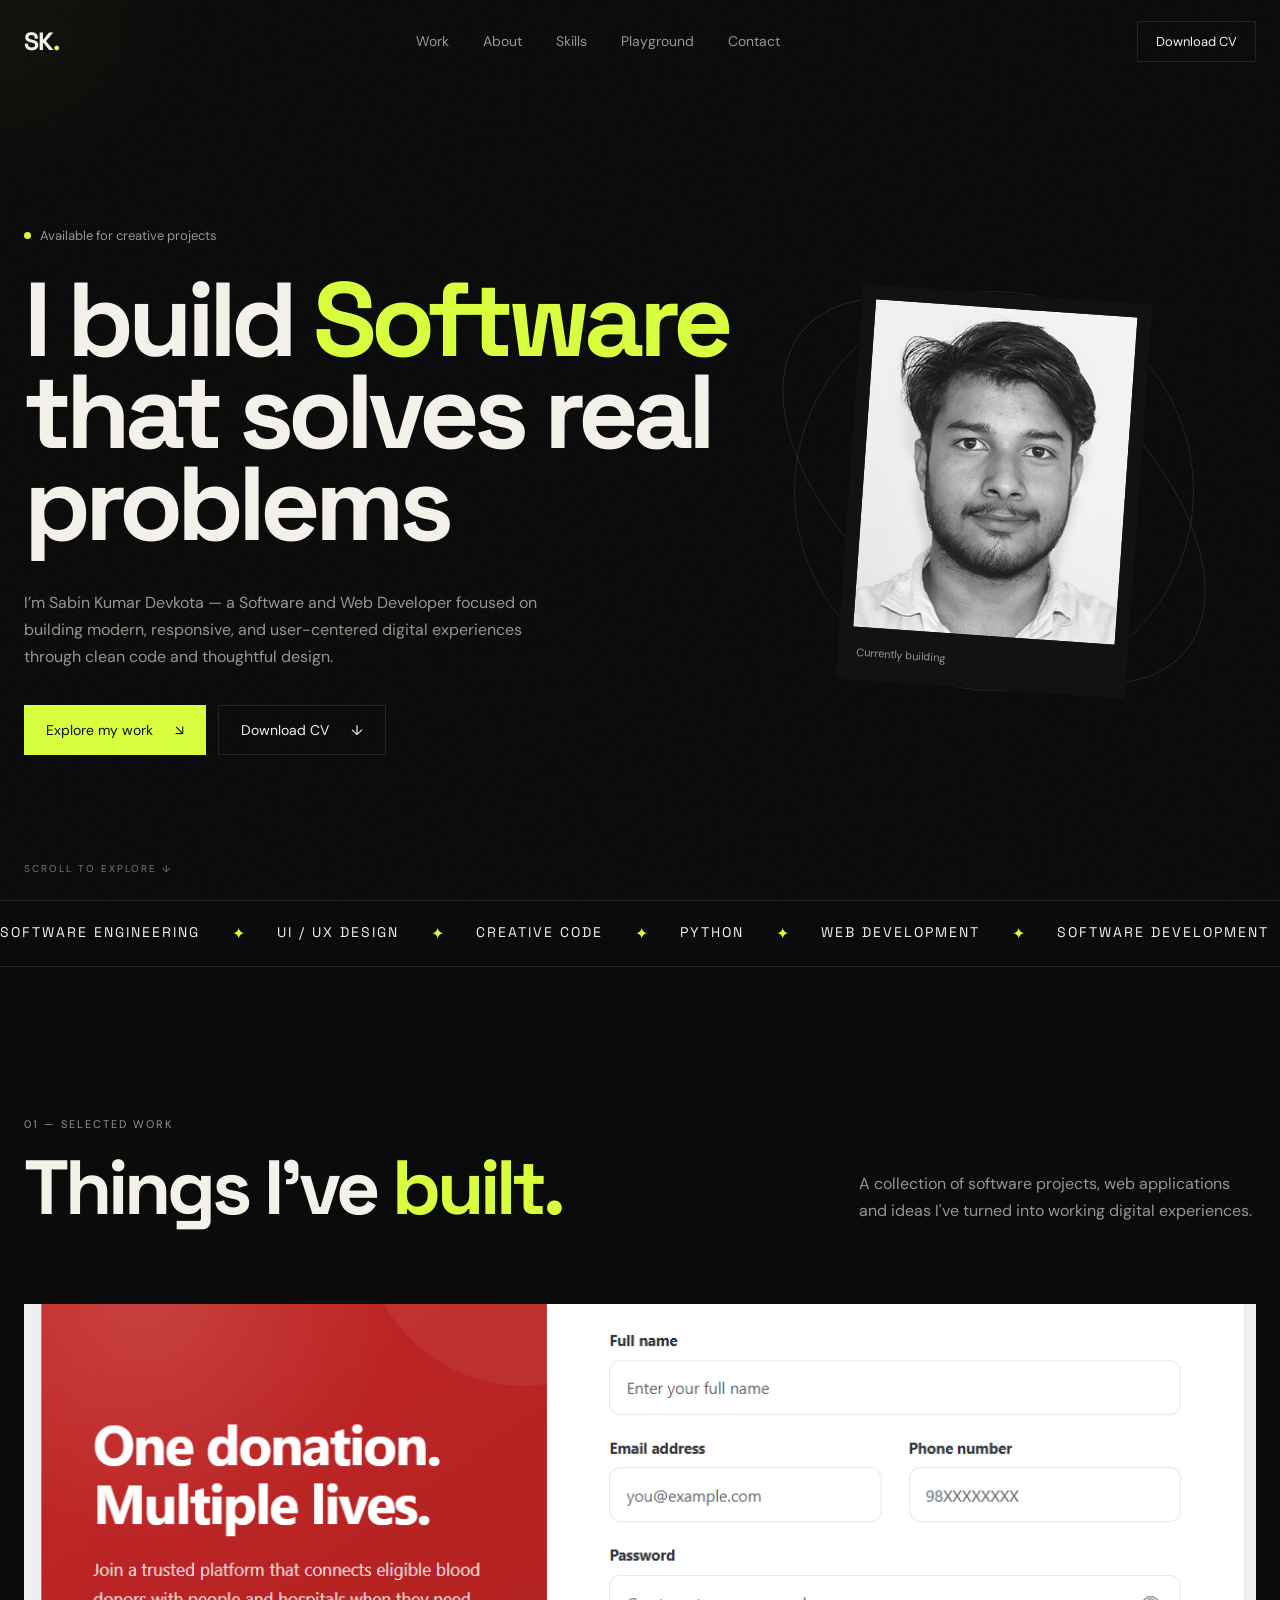
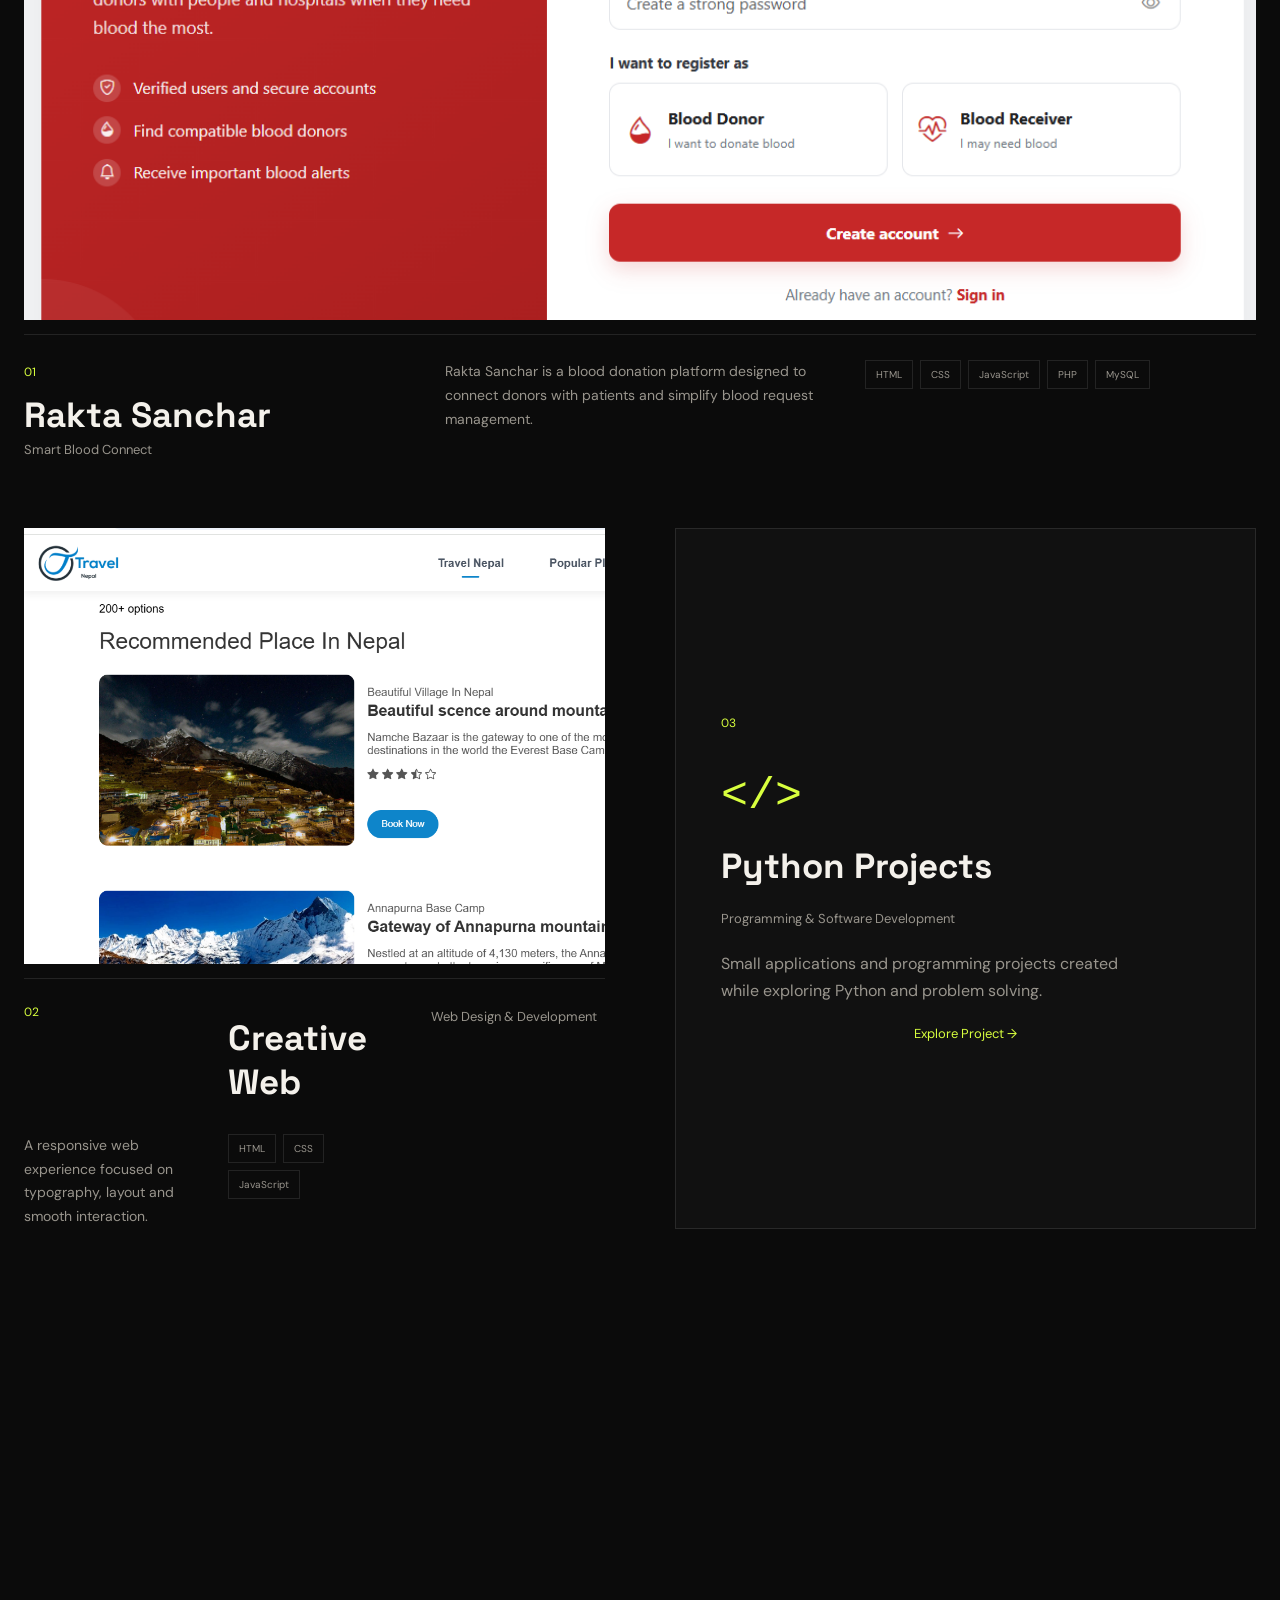
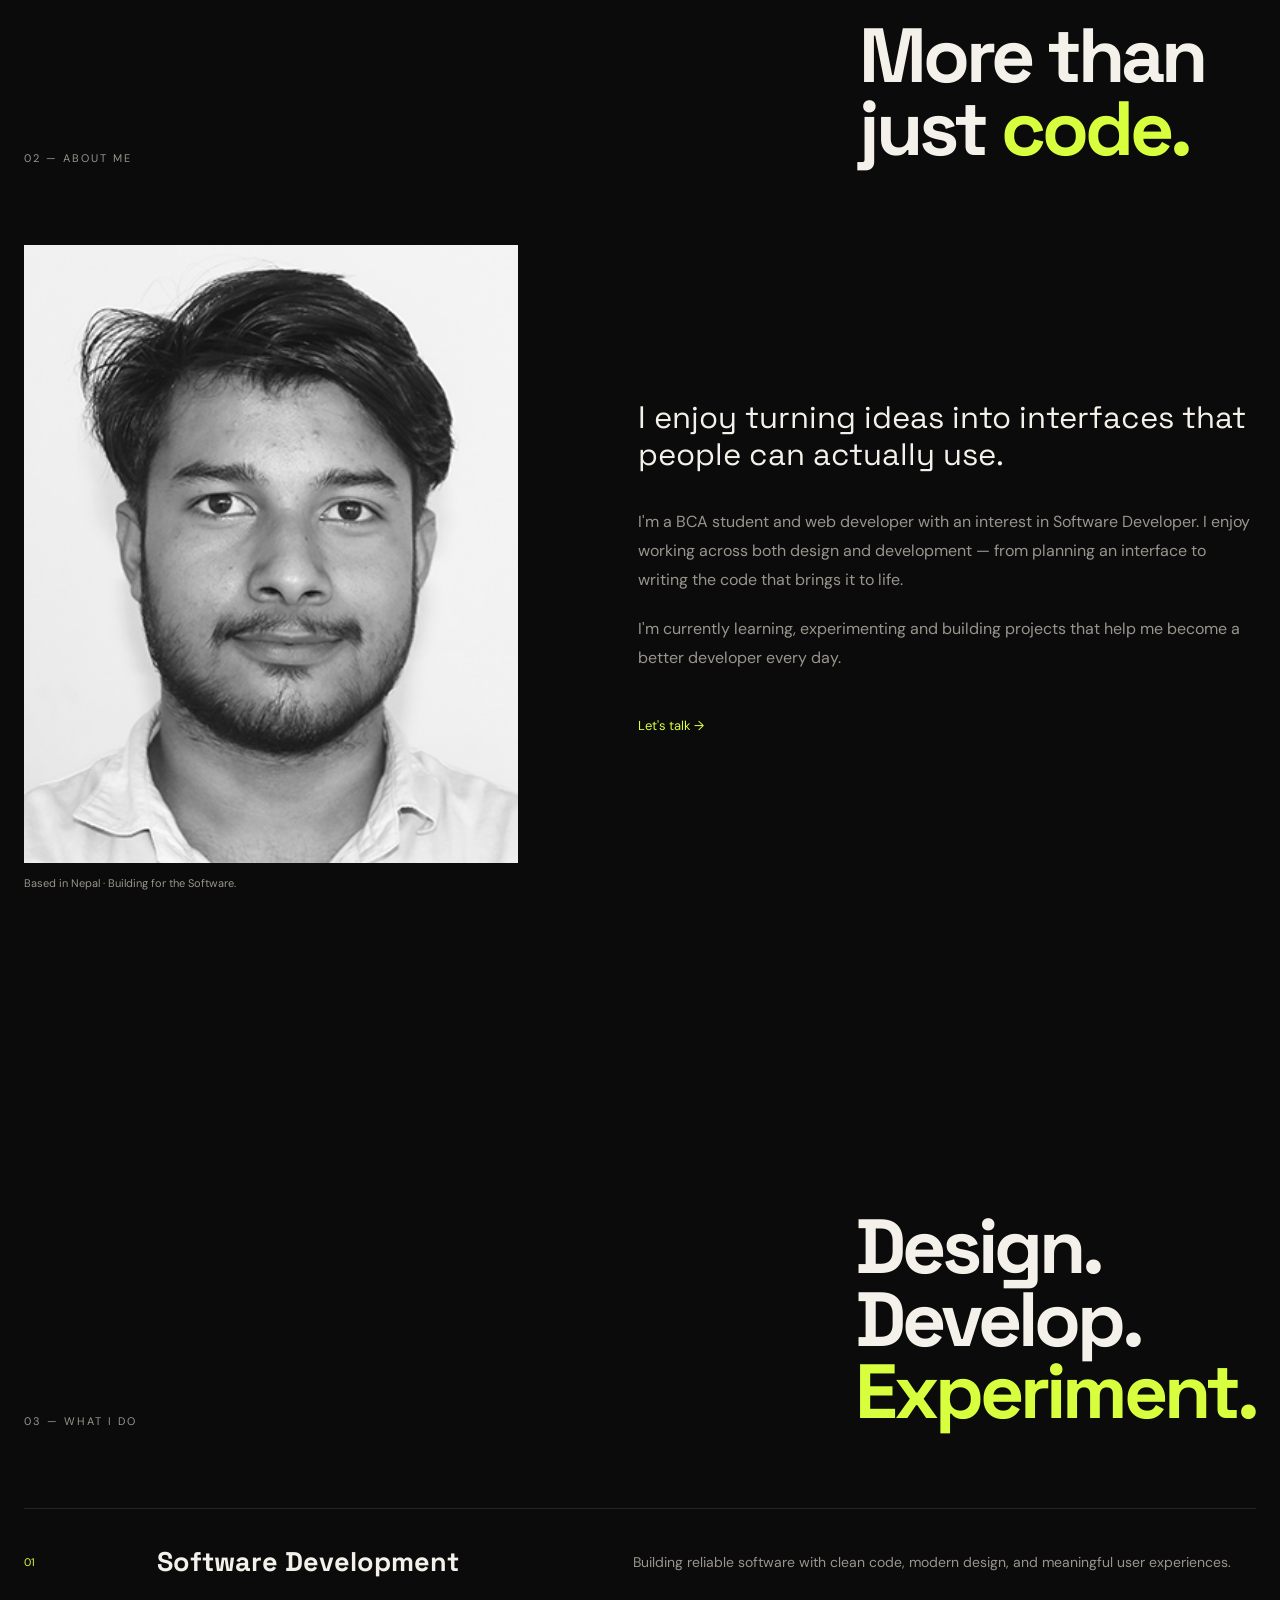
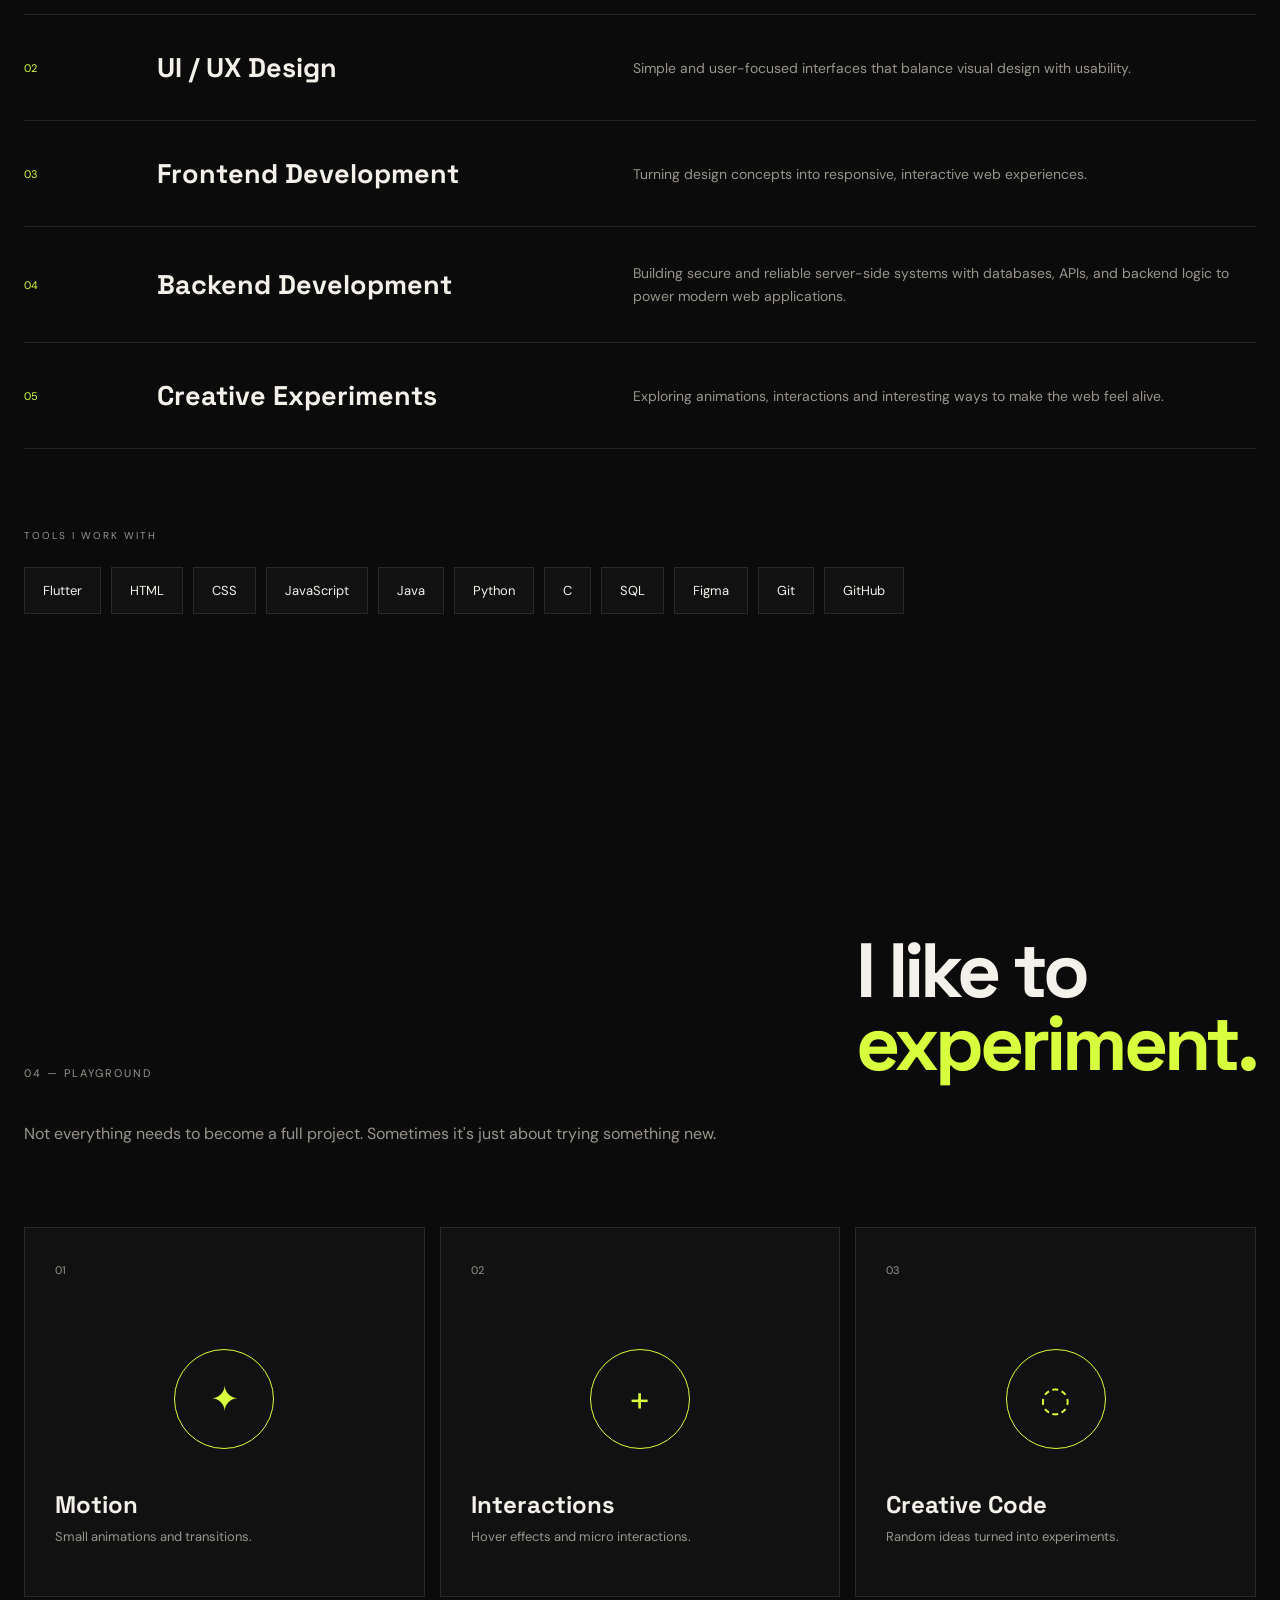
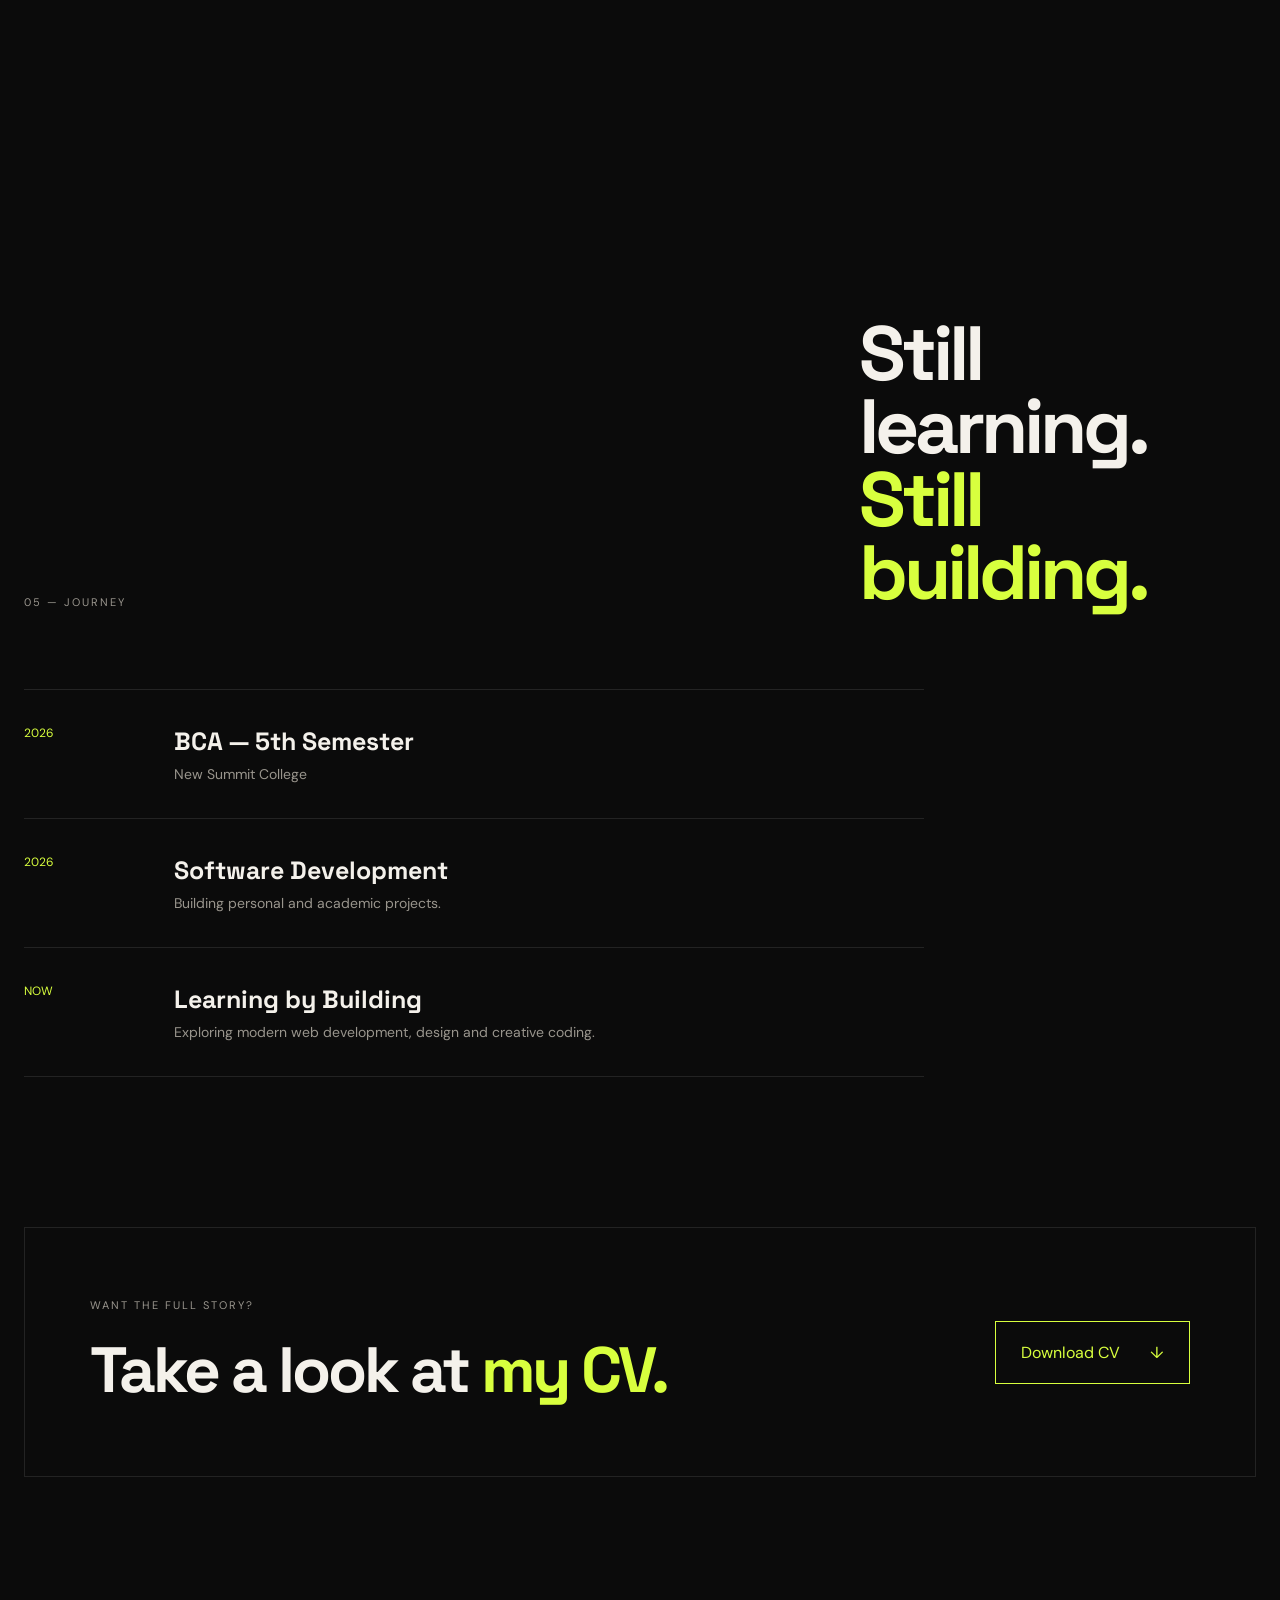
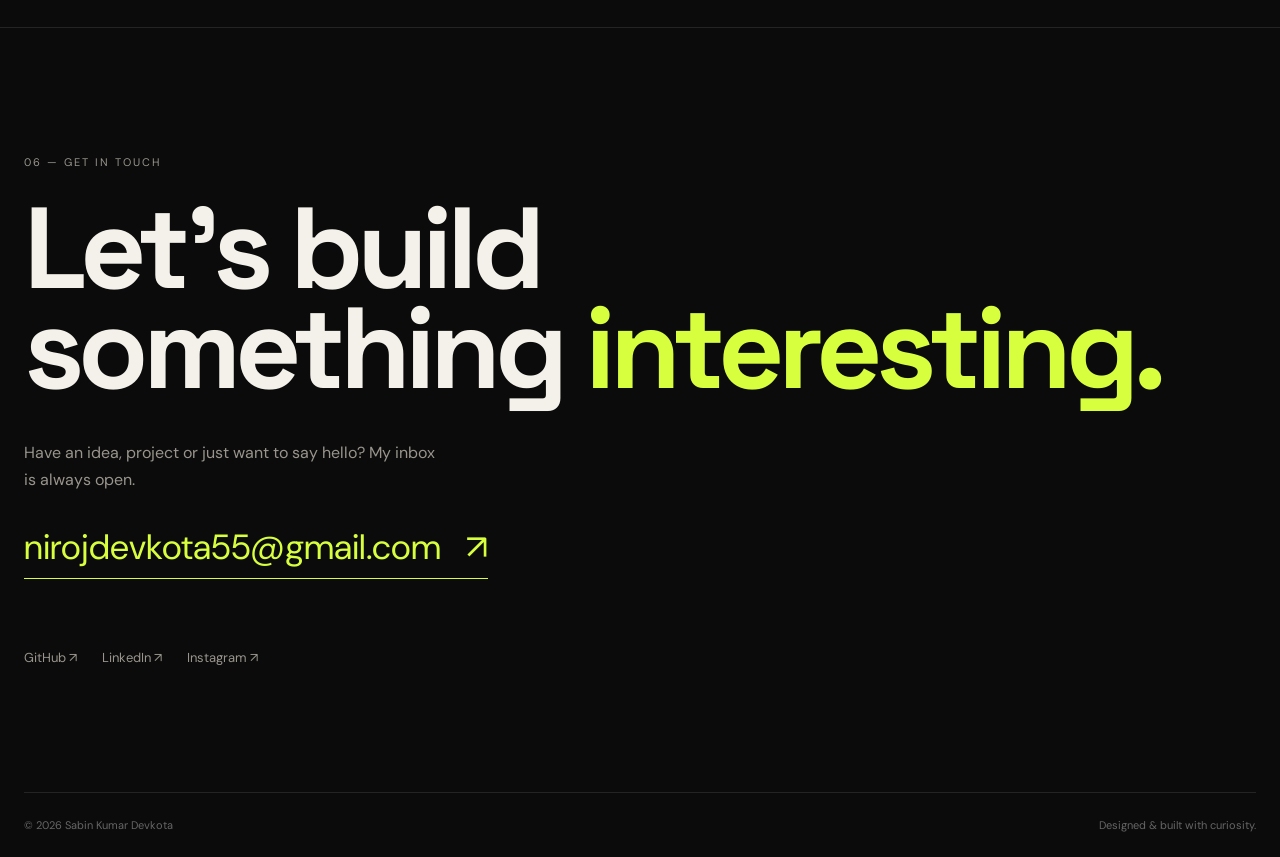
==== index.html @ 9d3ebe7d "Update image paths to use relative URLs" ====
<!DOCTYPE html>
<html lang="en">

<head>
    <meta charset="UTF-8">
    <meta name="viewport" content="width=device-width, initial-scale=1.0">

    <title>Sabin Kumar Devkota | Developer & Designer</title>

    <meta name="description" content="Portfolio of Sabin Kumar Devkota — Web Developer and UI/UX Designer.">

    <link rel="preconnect" href="https://fonts.googleapis.com">
    <link rel="preconnect" href="https://fonts.gstatic.com" crossorigin>

    <link
        href="https://fonts.googleapis.com/css2?family=DM+Sans:wght@400;500;600;700&family=Space+Grotesk:wght@400;500;600;700&display=swap"
        rel="stylesheet">

    <link rel="stylesheet" href="style.css">
</head>


<body>

    <!-- Background -->
    <div class="noise"></div>
    <div class="cursor-glow"></div>

    <!-- NAVBAR -->
    <header class="navbar">

        <a href="#home" class="logo">
            SK<span>.</span>
        </a>

        <nav class="nav-links" id="navLinks">
            <a href="#work">Work</a>
            <a href="#about">About</a>
            <a href="#skills">Skills</a>
            <a href="#playground">Playground</a>
            <a href="#contact">Contact</a>
        </nav>

       <a href="./cv.pdf" download class="nav-cv">
            Download CV
        </a>

        <button class="menu-btn" id="menuBtn" aria-label="Open menu">
            <span></span>
            <span></span>
        </button>

    </header>


    <!-- HERO -->
    <main>

        <section class="hero" id="home">

            <div class="hero-content reveal">

                <p class="eyebrow">
                    <span class="status-dot"></span>
                    Available for creative projects
                </p>

                <h1>
                    I build
                    <span>Software</span>
                    that solves real problems
                </h1>

                <p class="hero-description">
                    I’m Sabin Kumar Devkota — a Software and Web Developer focused
                    on building modern, responsive, and user-centered digital
                    experiences through clean code and thoughtful design.

                </p>

                <div class="hero-buttons">

                    <a href="#work" class="btn btn-primary">
                        Explore my work
                        <span>↘</span>
                    </a>

                   <a href="./cv.pdf" download class="btn btn-secondary">
                        Download CV
                        <span>↓</span>
                    </a>    
                    </a>

                </div>

            </div>


            <div class="hero-visual reveal">

                <div class="orbit orbit-one"></div>
                <div class="orbit orbit-two"></div>

                <div class="profile-card">

                    <div class="profile-image">
                        <img src="viber_image_2026-09-26_14-41-40-915.jpg" alt="Sabin Kumar Devkota">
                    </div>

                    <div class="profile-info">
                        <span>Currently building</span>
                        <strong></strong>
                    </div>

                </div>

            </div>

            <div class="scroll-text">
                SCROLL TO EXPLORE ↓
            </div>

        </section>


        <!-- MARQUEE -->
        <div class="marquee">

            <div class="marquee-track">

                <span>SOFTWARE ENGINEERING</span>
                <i>✦</i>

                <span>UI / UX DESIGN</span>
                <i>✦</i>

                <span>CREATIVE CODE</span>
                <i>✦</i>

                <span>PYTHON</span>
                <i>✦</i>

                <span>WEB DEVELOPMENT</span>
                <i>✦</i>

                <span>SOFTWARE DEVELOPMENT</span>
                <i>✦</i>

            </div>

        </div>


        <!-- WORK -->
        <!-- WORK -->
        <section class="section work-section" id="work">

            <div class="section-heading reveal">

                <div>
                    <p class="section-number">01 — SELECTED WORK</p>

                    <h2>
                        Things I've
                        <em>built.</em>
                    </h2>
                </div>

                <p class="heading-description">
                    A collection of software projects, web applications
                    and ideas I've turned into working digital experiences.
                </p>

            </div>


            <!-- PROJECT 1 -->
            <article class="project project-large reveal">

                <div class="project-image">

                   <img src="Screenshot%202026-09-26%20142356.png" alt="Rakta Sanchar">

                    <div class="project-overlay">

                        <button class="explore-project" onclick="openProject(
                        'Rakta Sanchar',
                        'Smart Blood Connect',
                        'A blood donation platform designed to connect donors with patients and make blood requests easier to manage.',
                        'c:./Screenshot 2026-09-26 142356.png',
                        ['HTML','CSS','Bootstrap','JavaScript','PHP','MySQL']
                    )">

                            Explore Project ↗

                        </button>

                    </div>

                </div>


                <div class="project-details">

                    <div>

                        <span class="project-number">01</span>

                        <h3>Rakta Sanchar</h3>

                        <p class="project-type">
                            Smart Blood Connect
                        </p>

                    </div>

                    <p class="project-description">
                        Rakta Sanchar is a blood donation platform designed
                        to connect donors with patients and simplify blood
                        request management.
                    </p>

                    <div class="tech-list">

                        <span>HTML</span>
                        <span>CSS</span>
                        <span>JavaScript</span>
                        <span>PHP</span>
                        <span>MySQL</span>

                    </div>

                </div>

            </article>


            <!-- PROJECT GRID -->
            <div class="project-grid">


                <!-- PROJECT 2 -->
                <article class="project reveal">

                    <div class="project-image small">

                       <img src="Screenshot%202026-09-26%20142048.png" alt="Creative Web">

                        <div class="project-overlay">

                            <button class="explore-project" onclick="openProject(
                            'Creative Web',
                            'Web Design & Development',
                            'A responsive web experience focused on clean typography, modern layouts and smooth user interaction.',
                            'c:./Screenshot%202026-09-26%20142048.png',
                            ['HTML','CSS','JavaScript','Bootstrap']
                        )">

                                Explore Project ↗

                            </button>

                        </div>

                    </div>


                    <div class="project-details">

                        <span class="project-number">02</span>

                        <h3>Creative Web</h3>

                        <p class="project-type">
                            Web Design & Development
                        </p>

                        <p class="project-description">
                            A responsive web experience focused on
                            typography, layout and smooth interaction.
                        </p>

                        <div class="tech-list">

                            <span>HTML</span>
                            <span>CSS</span>
                            <span>JavaScript</span>

                        </div>

                    </div>

                </article>


                <!-- PROJECT 3 -->
                <article class="project project-simple reveal">

                    <div class="simple-project-content">

                        <span class="project-number">03</span>

                        <div class="project-icon">
                            &lt;/&gt;
                        </div>

                        <h3>Python Projects</h3>

                        <p class="project-type">
                            Programming & Software Development
                        </p>

                        <p>
                            Small applications and programming projects
                            created while exploring Python and
                            problem solving.
                        </p>


                        <button class="text-link project-button" onclick="openProject(
                        'Python Projects',
                        'Programming & Software Development',
                        'A collection of Python programming projects focused on problem solving, algorithms and software development concepts.',
                        'https://images.unsplash.com/photo-1515879218367-8466d910aaa4?auto=format&fit=crop&w=1400&q=80',
                        ['Python','OOP','Algorithms','Problem Solving']
                    )">

                            Explore Project →

                        </button>

                    </div>

                </article>

            </div>

        </section>

        <!-- ABOUT -->
        <section class="section about-section" id="about">

            <div class="section-heading reveal">

                <p class="section-number">02 — ABOUT ME</p>

                <h2>
                    More than just
                    <em>code.</em>
                </h2>

            </div>


            <div class="about-grid">

                <div class="about-photo reveal">

                <img src="./viber_image_2026-09-26_14-41-40-915.jpg"
                 alt="Sabin Kumar Devkota">

            <span class="photo-caption">
                Based in Nepal · Building for the Software.
                </span>

                </div>


                <div class="about-content reveal">

                    <p class="big-text">
                        I enjoy turning ideas into interfaces
                        that people can actually use.
                    </p>

                    <p>
                        I'm a BCA student and web developer with
                        an interest in Software Developer. I enjoy working
                        across both design and development — from
                        planning an interface to writing the code
                        that brings it to life.
                    </p>

                    <p>
                        I'm currently learning, experimenting and
                        building projects that help me become a
                        better developer every day.
                    </p>

                    <a href="#contact" class="text-link">
                        Let's talk →
                    </a>

                </div>

            </div>

        </section>


        <!-- WHAT I DO -->
        <section class="section services-section" id="skills">

            <div class="section-heading reveal">

                <p class="section-number">03 — WHAT I DO</p>

                <h2>
                    Design.
                    Develop.
                    <em>Experiment.</em>
                </h2>

            </div>


            <div class="services-grid">

                <div class="service reveal">

                    <span>01</span>

                    <h3>Software Development</h3>

                    <p>
                        Building reliable software with clean code,
                        modern design, and meaningful user experiences.
                    </p>

                </div>


                <div class="service reveal">

                    <span>02</span>

                    <h3>UI / UX Design</h3>

                    <p>
                        Simple and user-focused interfaces that
                        balance visual design with usability.
                    </p>

                </div>


                <div class="service reveal">

                    <span>03</span>

                    <h3>Frontend Development</h3>

                    <p>
                        Turning design concepts into responsive,
                        interactive web experiences.
                    </p>

                </div>

                <div class="service reveal">

                    <span>04</span>

                    <h3>Backend Development</h3>

                    <p>
                        Building secure and reliable server-side systems with databases, APIs, and backend logic to
                        power modern web applications.
                    </p>

                </div>


                <div class="service reveal">

                    <span>05</span>

                    <h3>Creative Experiments</h3>

                    <p>
                        Exploring animations, interactions and
                        interesting ways to make the web feel alive.
                    </p>

                </div>

            </div>


            <!-- TECH -->
            <div class="tech-stack reveal">

                <p>TOOLS I WORK WITH</p>

                <div class="tech-items">

                    <span>Flutter</span>
                    <span>HTML</span>
                    <span>CSS</span>
                    <span>JavaScript</span>
                    <span>Java</span>
                    <span>Python</span>
                    <span>C</span>
                    <span>SQL</span>
                    <span>Figma</span>
                    <span>Git</span>
                    <span>GitHub</span>

                </div>

            </div>

        </section>


        <!-- PLAYGROUND -->
        <section class="section playground-section" id="playground">

            <div class="section-heading reveal">

                <p class="section-number">04 — PLAYGROUND</p>

                <h2>
                    I like to
                    <em>experiment.</em>
                </h2>

                <p class="heading-description">
                    Not everything needs to become a full project.
                    Sometimes it's just about trying something new.
                </p>

            </div>


            <div class="playground-grid">

                <div class="experiment reveal">

                    <span>01</span>

                    <div class="experiment-circle">
                        ✦
                    </div>

                    <h3>Motion</h3>

                    <p>
                        Small animations and transitions.
                    </p>

                </div>


                <div class="experiment reveal">

                    <span>02</span>

                    <div class="experiment-circle rotate">
                        +
                    </div>

                    <h3>Interactions</h3>

                    <p>
                        Hover effects and micro interactions.
                    </p>

                </div>


                <div class="experiment reveal">

                    <span>03</span>

                    <div class="experiment-circle pulse">
                        ◌
                    </div>

                    <h3>Creative Code</h3>

                    <p>
                        Random ideas turned into experiments.
                    </p>

                </div>

            </div>

        </section>


        <!-- JOURNEY -->
        <section class="section journey-section">

            <div class="section-heading reveal">

                <p class="section-number">05 — JOURNEY</p>

                <h2>
                    Still learning.
                    <em>Still building.</em>
                </h2>

            </div>


            <div class="timeline">

                <div class="timeline-item reveal">

                    <span class="year">2026</span>

                    <div>
                        <h3>BCA — 5th Semester</h3>
                        <p>
                            New Summit College
                        </p>
                    </div>

                </div>


                <div class="timeline-item reveal">

                    <span class="year">2026</span>

                    <div>
                        <h3>Software Development</h3>
                        <p>
                            Building personal and academic projects.
                        </p>
                    </div>

                </div>


                <div class="timeline-item reveal">

                    <span class="year">NOW</span>

                    <div>
                        <h3>Learning by Building</h3>
                        <p>
                            Exploring modern web development,
                            design and creative coding.
                        </p>
                    </div>

                </div>

            </div>

        </section>


        <!-- CV -->
        <section class="cv-section reveal">

            <div>

                <span class="section-number">
                    WANT THE FULL STORY?
                </span>

                <h2>
                    Take a look at
                    <em>my CV.</em>
                </h2>

            </div>

           <a href="./cv.pdf" download class="big-download">
            Download CV
            <span>↓</span>
            </a>

        </section>


        <!-- CONTACT -->
        <section class="contact-section" id="contact">

            <div class="contact-inner reveal">

                <p class="section-number">
                    06 — GET IN TOUCH
                </p>

                <h2>
                    Let's build
                    <br>
                    something
                    <em>interesting.</em>
                </h2>

                <p class="contact-description">
                    Have an idea, project or just want to say hello?
                    My inbox is always open.
                </p>

                <a href="mailto:your-email@example.com" class="email-link">
                    nirojdevkota55@gmail.com
                    <span>↗</span>
                </a>

                <div class="social-links">

                    <a href="https://github.com/Sabin-devkota8" target="_blank">GitHub ↗</a>
                    <a href="https://www.linkedin.com/in/sabin-k-devkota-a49450301" target="_blank">LinkedIn ↗</a>
                    <a href="https://www.instagram.com/niroj_devkota9?stkn=MW5zNDJ6NWgxMzQ1NQ==" target="_blank">Instagram ↗</a>

                </div>

            </div>

        </section>

    </main>
    <!-- PROJECT MODAL -->

    <div class="project-modal" id="projectModal">

        <div class="project-modal-box">

            <button class="modal-close" onclick="closeProject()">
                ×
            </button>


            <div class="modal-image">

                <img id="modalImage" src="" alt="Project Screenshot">

            </div>


            <div class="modal-content">

                <span class="modal-label">
                    PROJECT DETAILS
                </span>

                <h2 id="modalTitle">
                    Project Title
                </h2>

                <p class="modal-type" id="modalType">
                    Project Type
                </p>

                <p class="modal-description" id="modalDescription">
                    Project description
                </p>


                <div>

                    <span class="modal-tech-title">
                        TECHNOLOGIES
                    </span>

                    <div class="modal-tech-list" id="modalTech">
                    </div>

                </div>

            </div>

        </div>

    </div>



    <!-- FOOTER -->
    <footer>

        <span>
            © 2026 Sabin Kumar Devkota
        </span>

        <span>
            Designed & built with curiosity.
        </span>

    </footer>


    <button id="topBtn" class="top-btn">
        ↑
    </button>


    <script src="script.js"></script>
 

</body>

</html>
---- style.css ----
:root {
    --bg: #0b0b0b;
    --surface: #111111;
    --surface-light: #171717;
    --text: #f4f1eb;
    --muted: #99958d;
    --line: rgba(255, 255, 255, 0.10);
    --accent: #d8ff3e;
    --max-width: 1240px;
}

* {
    margin: 0;
    padding: 0;
    box-sizing: border-box;
}

html {
    scroll-behavior: smooth;
}

body {
    background: var(--bg);
    color: var(--text);
    font-family: "DM Sans", sans-serif;
    overflow-x: hidden;
}

body.menu-open {
    overflow: hidden;
}

a {
    color: inherit;
    text-decoration: none;
}

img {
    width: 100%;
    display: block;
}

button {
    font: inherit;
}


/* NOISE */

.noise {
    position: fixed;
    inset: 0;
    pointer-events: none;
    opacity: 0.035;
    z-index: 100;
    background-image: url("data:image/svg+xml,%3Csvg viewBox='0 0 180 180' xmlns='http://www.w3.org/2000/svg'%3E%3Cfilter id='n'%3E%3CfeTurbulence type='fractalNoise' baseFrequency='.9' numOctaves='4' stitchTiles='stitch'/%3E%3C/filter%3E%3Crect width='100%25' height='100%25' filter='url(%23n)' opacity='.6'/%3E%3C/svg%3E");
}


/* CURSOR */

.cursor-glow {
    position: fixed;
    width: 260px;
    height: 260px;
    border-radius: 50%;
    background: rgba(216, 255, 62, 0.035);
    filter: blur(60px);
    pointer-events: none;
    transform: translate(-50%, -50%);
    z-index: 0;
}


/* NAVBAR */

.navbar {
    height: 82px;
    width: min(100% - 48px, var(--max-width));
    margin: auto;

    display: flex;
    align-items: center;
    justify-content: space-between;

    position: relative;
    z-index: 50;
}

.logo {
    font-family: "Space Grotesk", sans-serif;
    font-size: 25px;
    font-weight: 700;
    letter-spacing: -1px;
}

.logo span {
    color: var(--accent);
}

.nav-links {
    display: flex;
    gap: 34px;
}

.nav-links a {
    color: var(--muted);
    font-size: 14px;
    transition: 0.3s;
}

.nav-links a:hover {
    color: var(--text);
}

.nav-cv {
    border: 1px solid var(--line);
    padding: 11px 18px;
    font-size: 13px;
    transition: 0.3s;
}

.nav-cv:hover {
    background: var(--accent);
    color: #111;
}

.menu-btn {
    display: none;
    background: none;
    border: 0;
    cursor: pointer;
}

.menu-btn span {
    display: block;
    width: 25px;
    height: 1px;
    background: white;
    margin: 6px;
}


/* HERO */

.hero {
    width: min(100% - 48px, var(--max-width));
    min-height: calc(100vh - 82px);
    margin: auto;

    display: grid;
    grid-template-columns: 1.15fr 0.85fr;
    align-items: center;

    position: relative;
}

.hero-content {
    max-width: 760px;
    position: relative;
    z-index: 2;
}

.eyebrow {
    color: var(--muted);
    font-size: 13px;
    margin-bottom: 30px;
    display: flex;
    align-items: center;
    gap: 9px;
}

.status-dot {
    width: 7px;
    height: 7px;
    background: var(--accent);
    border-radius: 50%;
    animation: blink 2s infinite;
}

@keyframes blink {
    50% {
        opacity: 0.3;
    }
}

.hero h1 {
    font-family: "Space Grotesk", sans-serif;
    font-size: clamp(65px, 8.2vw, 125px);
    line-height: 0.88;
    letter-spacing: -6px;
    max-width: 850px;
}

.hero h1 span {
    color: var(--accent);
}

.hero-description {
    max-width: 520px;
    margin-top: 38px;
    color: var(--muted);
    line-height: 1.7;
    font-size: 16px;
}

.hero-buttons {
    display: flex;
    gap: 12px;
    margin-top: 35px;
}

.btn {
    padding: 15px 22px;
    display: inline-flex;
    align-items: center;
    gap: 22px;
    font-size: 14px;
    transition: 0.35s;
}

.btn-primary {
    background: var(--accent);
    color: #111;
}

.btn-primary:hover {
    transform: translateY(-4px);
}

.btn-secondary {
    border: 1px solid var(--line);
}

.btn-secondary:hover {
    border-color: white;
}

.hero-visual {
    height: 480px;
    position: relative;
    display: flex;
    justify-content: center;
    align-items: center;
}

.profile-card {
    width: 290px;
    background: var(--surface);
    padding: 14px;
    transform: rotate(4deg);
    transition: 0.5s;
    position: relative;
    z-index: 2;
}

.profile-card:hover {
    transform: rotate(0deg) translateY(-10px);
}

.profile-image {
    aspect-ratio: 4/5;
    overflow: hidden;
}

.profile-image img {
    height: 100%;
    object-fit: cover;
    filter: grayscale(100%);
    transition: 0.5s;
}

.profile-card:hover img {
    filter: grayscale(0);
}

.profile-info {
    padding: 18px 5px 7px;
    display: flex;
    justify-content: space-between;
}

.profile-info span {
    color: var(--muted);
    font-size: 11px;
}

.profile-info strong {
    font-size: 12px;
}

.orbit {
    position: absolute;
    border: 1px solid var(--line);
    border-radius: 50%;
}

.orbit-one {
    width: 400px;
    height: 400px;
    animation: orbit 18s linear infinite;
}

.orbit-two {
    width: 500px;
    height: 280px;
    transform: rotate(40deg);
}

@keyframes orbit {
    to {
        transform: rotate(360deg);
    }
}

.scroll-text {
    position: absolute;
    bottom: 25px;
    left: 0;
    color: #777;
    font-size: 10px;
    letter-spacing: 2px;
}


/* MARQUEE */

.marquee {
    border-top: 1px solid var(--line);
    border-bottom: 1px solid var(--line);
    overflow: hidden;
}

.marquee-track {
    display: flex;
    gap: 32px;
    width: max-content;
    padding: 22px 0;
    animation: marquee 25s linear infinite;
}

.marquee span {
    font-family: "Space Grotesk";
    font-size: 14px;
    letter-spacing: 2px;
}

.marquee i {
    color: var(--accent);
    font-style: normal;
}

@keyframes marquee {
    to {
        transform: translateX(-50%);
    }
}


/* SECTIONS */

.section {
    width: min(100% - 48px, var(--max-width));
    margin: auto;
    padding: 150px 0;
}

.section-heading {
    display: grid;
    grid-template-columns: 1fr 0.5fr;
    gap: 40px;
    align-items: end;
    margin-bottom: 80px;
}

.section-number {
    color: var(--muted);
    font-size: 11px;
    letter-spacing: 2px;
}

.section-heading h2 {
    font-family: "Space Grotesk";
    font-size: clamp(50px, 6vw, 85px);
    letter-spacing: -4px;
    line-height: 0.95;
    margin-top: 20px;
}

.section-heading em,
.cv-section em,
.contact-section em {
    color: var(--accent);
    font-style: normal;
}

.heading-description {
    color: var(--muted);
    line-height: 1.7;
}


/* PROJECT */

.project {
    margin-bottom: 70px;
}

.project-image {
    position: relative;
    overflow: hidden;
    background: var(--surface);
}

.project-image img {
    aspect-ratio: 16/8;
    object-fit: cover;
    transition: 0.7s cubic-bezier(.2, .7, .2, 1);
}

.project-image.small img {
    aspect-ratio: 4/3;
}

.project:hover img {
    transform: scale(1.04);
}

.project-overlay {
    position: absolute;
    inset: 0;
    background: rgba(0, 0, 0, 0.45);
    display: flex;
    align-items: center;
    justify-content: center;

    opacity: 0;
    transition: 0.4s;
}

.project-overlay span {
    background: var(--accent);
    color: #111;
    padding: 13px 20px;
    font-size: 13px;
    transform: translateY(20px);
    transition: 0.4s;
}

.project:hover .project-overlay {
    opacity: 1;
}

.project:hover .project-overlay span {
    transform: translateY(0);
}

.project-details {
    display: grid;
    grid-template-columns: 1fr 1fr 1fr;
    gap: 30px;
    padding-top: 25px;
    border-top: 1px solid var(--line);
    margin-top: 14px;
}

.project-number {
    color: var(--accent);
    font-size: 12px;
}

.project h3 {
    font-family: "Space Grotesk";
    font-size: 35px;
    margin-top: 12px;
}

.project-type {
    color: var(--muted);
    font-size: 13px;
    margin-top: 4px;
}

.project-description {
    color: var(--muted);
    line-height: 1.7;
    font-size: 14px;
}

.tech-list {
    display: flex;
    flex-wrap: wrap;
    gap: 7px;
    align-content: flex-start;
}

.tech-list span {
    border: 1px solid var(--line);
    padding: 7px 10px;
    font-size: 10px;
    color: var(--muted);
}

.project-grid {
    display: grid;
    grid-template-columns: 1fr 1fr;
    gap: 70px;
}

.project-simple {
    border: 1px solid var(--line);
    min-height: 500px;
    padding: 45px;
    background: var(--surface);
}

.simple-project-content {
    height: 100%;
    display: flex;
    flex-direction: column;
    justify-content: center;
}

.project-icon {
    font-family: monospace;
    color: var(--accent);
    font-size: 45px;
    margin: 40px 0 10px;
}

.project-simple p {
    color: var(--muted);
    line-height: 1.7;
    margin-top: 20px;
    max-width: 400px;
}

.text-link {
    display: inline-block;
    margin-top: 25px;
    color: var(--accent);
    font-size: 13px;
}


/* ABOUT */

.about-grid {
    display: grid;
    grid-template-columns: 0.8fr 1fr;
    gap: 120px;
    align-items: center;
}

.about-photo {
    position: relative;
}

.about-photo img {
    aspect-ratio: 4/5;
    object-fit: cover;
    filter: grayscale(100%);
}

.photo-caption {
    display: block;
    color: var(--muted);
    font-size: 11px;
    margin-top: 13px;
}

.about-content {
    max-width: 620px;
}

.big-text {
    font-family: "Space Grotesk";
    font-size: 31px;
    line-height: 1.2;
    margin-bottom: 35px;
}

.about-content p:not(.big-text) {
    color: var(--muted);
    line-height: 1.8;
    margin-bottom: 20px;
}


/* SERVICES */

.services-grid {
    border-top: 1px solid var(--line);
}

.service {
    display: grid;
    grid-template-columns: 0.15fr 0.7fr 1fr;
    gap: 40px;
    padding: 35px 0;
    border-bottom: 1px solid var(--line);
    align-items: center;
    transition: 0.3s;
}

.service:hover {
    padding-left: 15px;
}

.service>span {
    color: var(--accent);
    font-size: 11px;
}

.service h3 {
    font-family: "Space Grotesk";
    font-size: 27px;
}

.service p {
    color: var(--muted);
    line-height: 1.6;
    font-size: 14px;
}

.tech-stack {
    margin-top: 80px;
}

.tech-stack>p {
    color: var(--muted);
    font-size: 10px;
    letter-spacing: 2px;
    margin-bottom: 25px;
}

.tech-items {
    display: flex;
    flex-wrap: wrap;
    gap: 10px;
}

.tech-items span {
    padding: 14px 18px;
    background: var(--surface);
    border: 1px solid var(--line);
    font-size: 13px;
    transition: 0.3s;
}

.tech-items span:hover {
    background: var(--accent);
    color: #111;
    transform: translateY(-3px);
}


/* PLAYGROUND */

.playground-grid {
    display: grid;
    grid-template-columns: repeat(3, 1fr);
    gap: 15px;
}

.experiment {
    min-height: 370px;
    padding: 30px;
    background: var(--surface);
    border: 1px solid var(--line);
    position: relative;
    overflow: hidden;
}

.experiment>span {
    color: var(--muted);
    font-size: 11px;
}

.experiment-circle {
    width: 100px;
    height: 100px;
    border: 1px solid var(--accent);
    border-radius: 50%;

    display: flex;
    align-items: center;
    justify-content: center;

    color: var(--accent);
    font-size: 35px;

    margin: 70px auto 40px;
}

.rotate {
    animation: rotate 8s linear infinite;
}

@keyframes rotate {
    to {
        transform: rotate(360deg);
    }
}

.pulse {
    animation: pulse 2s ease-in-out infinite;
}

@keyframes pulse {
    50% {
        transform: scale(1.15);
    }
}

.experiment h3 {
    font-family: "Space Grotesk";
    font-size: 24px;
}

.experiment p {
    color: var(--muted);
    font-size: 13px;
    margin-top: 8px;
}


/* TIMELINE */

.timeline {
    max-width: 900px;
    border-top: 1px solid var(--line);
}

.timeline-item {
    display: grid;
    grid-template-columns: 150px 1fr;
    padding: 35px 0;
    border-bottom: 1px solid var(--line);
}

.year {
    color: var(--accent);
    font-size: 12px;
}

.timeline-item h3 {
    font-family: "Space Grotesk";
    font-size: 25px;
}

.timeline-item p {
    color: var(--muted);
    margin-top: 8px;
    font-size: 14px;
}


/* CV */

.cv-section {
    width: min(100% - 48px, var(--max-width));
    margin: 0 auto 150px;
    padding: 65px;
    border: 1px solid var(--line);

    display: flex;
    justify-content: space-between;
    align-items: center;
    gap: 30px;
}

.cv-section h2 {
    font-family: "Space Grotesk";
    font-size: clamp(40px, 5vw, 65px);
    letter-spacing: -3px;
    margin-top: 15px;
}

.big-download {
    border: 1px solid var(--accent);
    padding: 20px 25px;
    color: var(--accent);
    display: flex;
    gap: 30px;
    transition: 0.3s;
}

.big-download:hover {
    background: var(--accent);
    color: #111;
}


/* CONTACT */

.contact-section {
    min-height: 85vh;
    display: flex;
    align-items: center;

    border-top: 1px solid var(--line);
}

.contact-inner {
    width: min(100% - 48px, var(--max-width));
    margin: auto;
}

.contact-section h2 {
    font-family: "Space Grotesk";
    font-size: clamp(65px, 9vw, 135px);
    line-height: 0.87;
    letter-spacing: -6px;
    margin-top: 30px;
}

.contact-description {
    color: var(--muted);
    margin-top: 40px;
    max-width: 420px;
    line-height: 1.7;
}

.email-link {
    display: inline-flex;
    gap: 25px;
    color: var(--accent);
    font-size: clamp(20px, 3vw, 35px);
    margin-top: 30px;
    border-bottom: 1px solid var(--accent);
    padding-bottom: 8px;
}

.social-links {
    display: flex;
    gap: 25px;
    margin-top: 70px;
}

.social-links a {
    color: var(--muted);
    font-size: 13px;
}

.social-links a:hover {
    color: var(--text);
}


/* FOOTER */

footer {
    width: min(100% - 48px, var(--max-width));
    margin: auto;
    padding: 25px 0;
    border-top: 1px solid var(--line);

    display: flex;
    justify-content: space-between;

    color: #666;
    font-size: 11px;
}


/* TOP BUTTON */

.top-btn {
    position: fixed;
    bottom: 25px;
    right: 25px;

    width: 45px;
    height: 45px;

    border: 1px solid var(--line);
    background: var(--surface);
    color: white;

    cursor: pointer;

    opacity: 0;
    pointer-events: none;

    transition: 0.3s;

    z-index: 20;
}

.top-btn.show {
    opacity: 1;
    pointer-events: auto;
}


/* REVEAL ANIMATION */

.reveal {
    opacity: 0;
    transform: translateY(35px);
    transition:
        opacity 0.8s ease,
        transform 0.8s cubic-bezier(.2, .7, .2, 1);
}

.reveal.visible {
    opacity: 1;
    transform: translateY(0);
}


/* RESPONSIVE */

@media (max-width: 900px) {

    .nav-links {
        position: fixed;
        inset: 0;
        background: var(--bg);

        flex-direction: column;
        align-items: center;
        justify-content: center;

        gap: 30px;

        transform: translateY(-100%);
        transition: 0.5s;

        z-index: -1;
    }

    .nav-links.active {
        transform: translateY(0);
    }

    .nav-links a {
        font-size: 28px;
        color: var(--text);
    }

    .nav-cv {
        display: none;
    }

    .menu-btn {
        display: block;
        z-index: 60;
    }

    .hero {
        grid-template-columns: 1fr;
        padding-top: 60px;
    }

    .hero-visual {
        height: 400px;
    }

    .scroll-text {
        display: none;
    }

    .section-heading {
        grid-template-columns: 1fr;
    }

    .about-grid {
        grid-template-columns: 1fr;
        gap: 60px;
    }

    .about-photo {
        max-width: 500px;
    }

    .project-details {
        grid-template-columns: 1fr 1fr;
    }

    .project-description {
        grid-column: span 2;
    }

    .playground-grid {
        grid-template-columns: 1fr;
    }

    .experiment {
        min-height: 300px;
    }

    .cv-section {
        flex-direction: column;
        align-items: flex-start;
    }
}


@media (max-width: 600px) {

    .navbar,
    .hero,
    .section,
    .cv-section,
    .contact-inner,
    footer {
        width: min(100% - 32px, var(--max-width));
    }

    .navbar {
        height: 70px;
    }

    .hero {
        min-height: calc(100vh - 70px);
        padding-top: 35px;
    }

    .hero h1 {
        font-size: clamp(52px, 16vw, 80px);
        letter-spacing: -4px;
    }

    .hero-description {
        font-size: 14px;
        margin-top: 28px;
    }

    .hero-buttons {
        flex-direction: column;
        align-items: stretch;
    }

    .btn {
        justify-content: space-between;
    }

    .hero-visual {
        height: 350px;
    }

    .profile-card {
        width: 230px;
    }

    .orbit-one {
        width: 300px;
        height: 300px;
    }

    .orbit-two {
        width: 350px;
        height: 200px;
    }

    .section {
        padding: 100px 0;
    }

    .section-heading {
        margin-bottom: 50px;
    }

    .section-heading h2 {
        font-size: 48px;
        letter-spacing: -3px;
    }

    .project-grid {
        grid-template-columns: 1fr;
        gap: 45px;
    }

    .project-details {
        grid-template-columns: 1fr;
        gap: 18px;
    }

    .project-description {
        grid-column: auto;
    }

    .project h3 {
        font-size: 30px;
    }

    .project-simple {
        min-height: 400px;
        padding: 30px;
    }

    .service {
        grid-template-columns: 40px 1fr;
        gap: 15px;
    }

    .service h3 {
        font-size: 22px;
    }

    .service p {
        grid-column: 2;
    }

    .tech-items span {
        padding: 11px 13px;
    }

    .timeline-item {
        grid-template-columns: 70px 1fr;
        gap: 15px;
    }

    .timeline-item h3 {
        font-size: 20px;
    }

    .cv-section {
        padding: 35px 25px;
        margin-bottom: 100px;
    }

    .cv-section h2 {
        font-size: 43px;
    }

    .contact-section {
        min-height: 75vh;
    }

    .contact-section h2 {
        font-size: 60px;
        letter-spacing: -4px;
    }

    .email-link {
        font-size: 18px;
        word-break: break-all;
    }

    .social-links {
        flex-wrap: wrap;
        margin-top: 50px;
    }

    footer {
        flex-direction: column;
        gap: 8px;
    }

    .cursor-glow {
        display: none;
    }

}


/* REDUCED MOTION */

@media (prefers-reduced-motion: reduce) {

    html {
        scroll-behavior: auto;
    }

    *,
    *::before,
    *::after {
        animation-duration: 0.01ms !important;
        transition-duration: 0.01ms !important;
    }

}


/* =========================================
   PROJECT EXPLORE BUTTON
========================================= */

.explore-project {
    display: inline-flex;
    align-items: center;
    justify-content: center;
    gap: 8px;

    padding: 12px 20px;

    border: 1px solid var(--accent);
    border-radius: 50px;

    background: rgba(53, 208, 127, 0.08);
    color: var(--accent);

    font-family: inherit;
    font-size: 14px;
    font-weight: 600;

    cursor: pointer;

    transition: all 0.3s ease;
}

.explore-project:hover {
    background: var(--accent);
    color: #111;
    transform: translateY(-2px);
}

.project-overlay {
    position: absolute;
    inset: 0;

    display: flex;
    align-items: center;
    justify-content: center;

    background: rgba(0, 0, 0, 0.55);

    opacity: 0;
    transition: .3s ease;
}

.project-image:hover .project-overlay {
    opacity: 1;
}


/* =========================================
   PYTHON PROJECT BUTTON
========================================= */

.project-button {
    border: 0;
    background: none;
    font-family: inherit;
    cursor: pointer;
    padding: 0;
    margin-top: 20px;
}


/* =========================================
   PROJECT MODAL
========================================= */

.project-modal {

    position: fixed;

    inset: 0;

    background: rgba(10, 10, 10, 0.82);

    backdrop-filter: blur(10px);

    display: flex;

    align-items: center;

    justify-content: center;

    padding: 30px;

    z-index: 9999;

    opacity: 0;

    visibility: hidden;

    transition: .3s ease;
}


.project-modal.active {

    opacity: 1;

    visibility: visible;

}


/* =========================================
   MODAL BOX
========================================= */

.project-modal-box {

    width: min(1000px, 100%);

    max-height: 90vh;

    overflow-y: auto;

    background: var(--surface, #ffffff);

    border-radius: 24px;

    position: relative;

    transform: translateY(30px) scale(.97);

    transition: .3s ease;

}


.project-modal.active .project-modal-box {

    transform: translateY(0) scale(1);

}


/* =========================================
   CLOSE BUTTON
========================================= */

.modal-close {

    position: absolute;

    right: 20px;

    top: 20px;

    width: 42px;

    height: 42px;

    border-radius: 50%;

    border: 1px solid rgba(255, 255, 255, .3);

    background: rgba(0, 0, 0, .55);

    color: white;

    font-size: 28px;

    line-height: 1;

    cursor: pointer;

    z-index: 5;

}


/* =========================================
   MODAL IMAGE
========================================= */

.modal-image {

    width: 100%;

    background: #111;

    overflow: hidden;

}


.modal-image img {

    width: 100%;

    max-height: 550px;

    display: block;

    object-fit: contain;

}


/* =========================================
   MODAL CONTENT
========================================= */

.modal-content {

    padding: 40px;

}


.modal-label {

    font-size: 12px;

    letter-spacing: 2px;

    opacity: .5;

}


.modal-content h2 {

    font-family: "Space Grotesk", sans-serif;

    font-size: clamp(2rem, 5vw, 4rem);

    margin: 10px 0 5px;

}


.modal-type {

    opacity: .5;

    margin-bottom: 25px;

}


.modal-description {

    max-width: 700px;

    line-height: 1.8;

    opacity: .7;

    margin-bottom: 30px;

}


/* =========================================
   MODAL TECHNOLOGIES
========================================= */

.modal-tech-title {

    font-size: 12px;

    letter-spacing: 1.5px;

    opacity: .5;

}


.modal-tech-list {

    display: flex;

    flex-wrap: wrap;

    gap: 8px;

    margin-top: 12px;

}


.modal-tech-list span {

    padding: 8px 13px;

    border: 1px solid rgba(0, 0, 0, .15);

    border-radius: 50px;

    font-size: 13px;

}


/* =========================================
   MOBILE
========================================= */

@media (max-width: 768px) {

    .project-modal {

        padding: 15px;

    }

    .project-modal-box {

        max-height: 92vh;

        border-radius: 18px;

    }

    .modal-content {

        padding: 25px;

    }

    .modal-image img {

        max-height: 350px;

    }

}
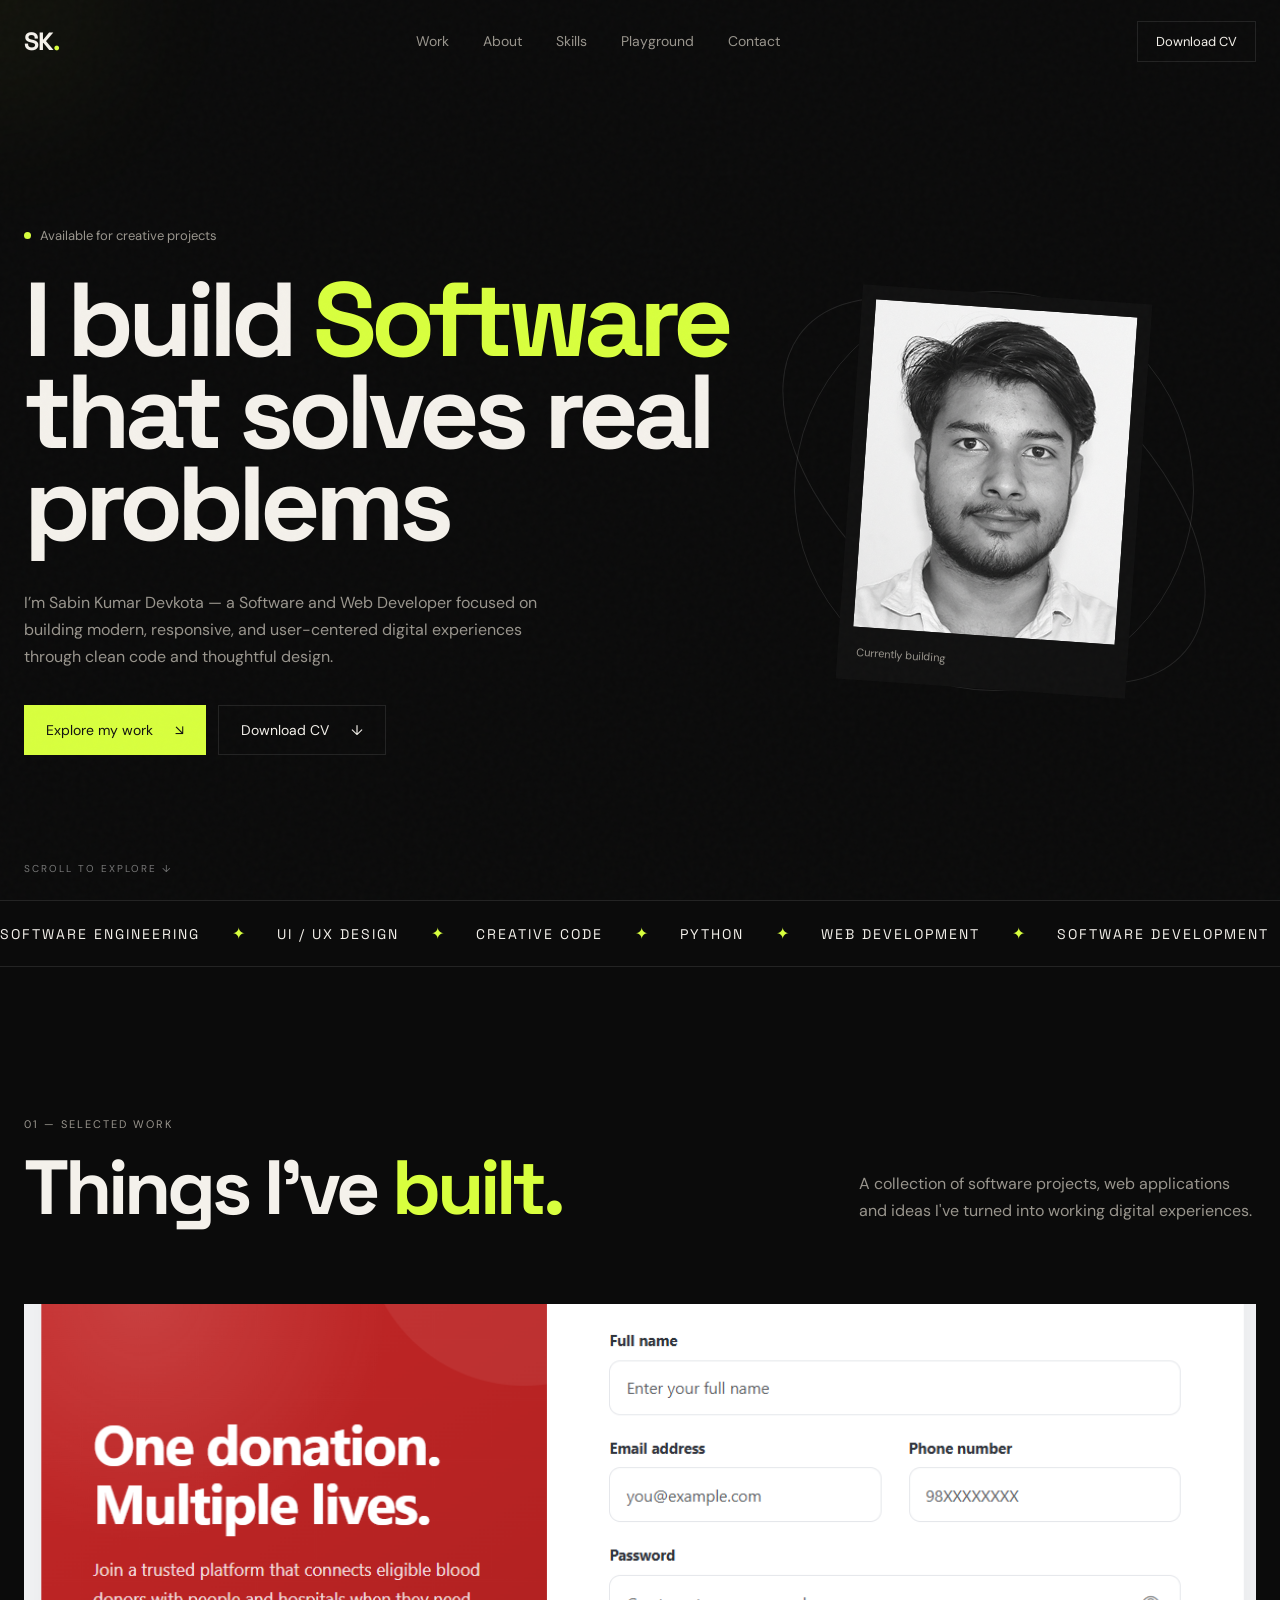
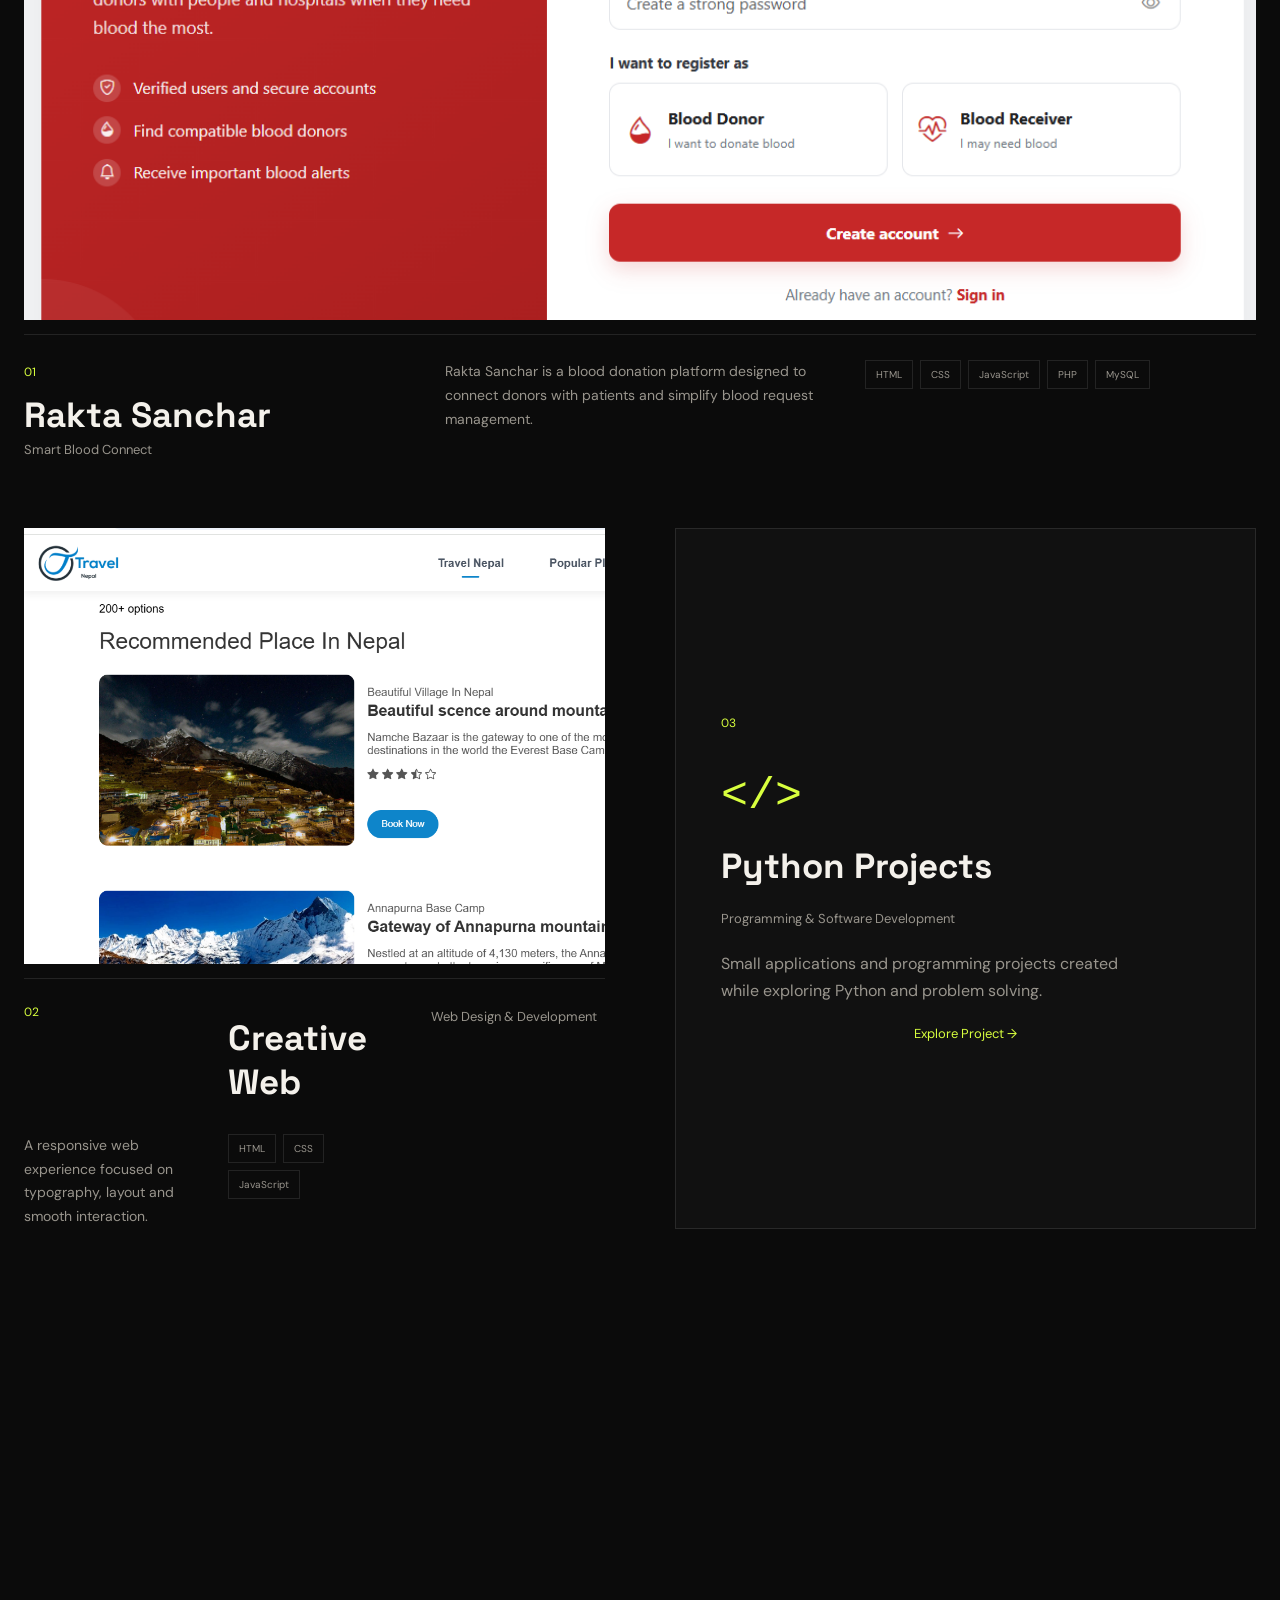
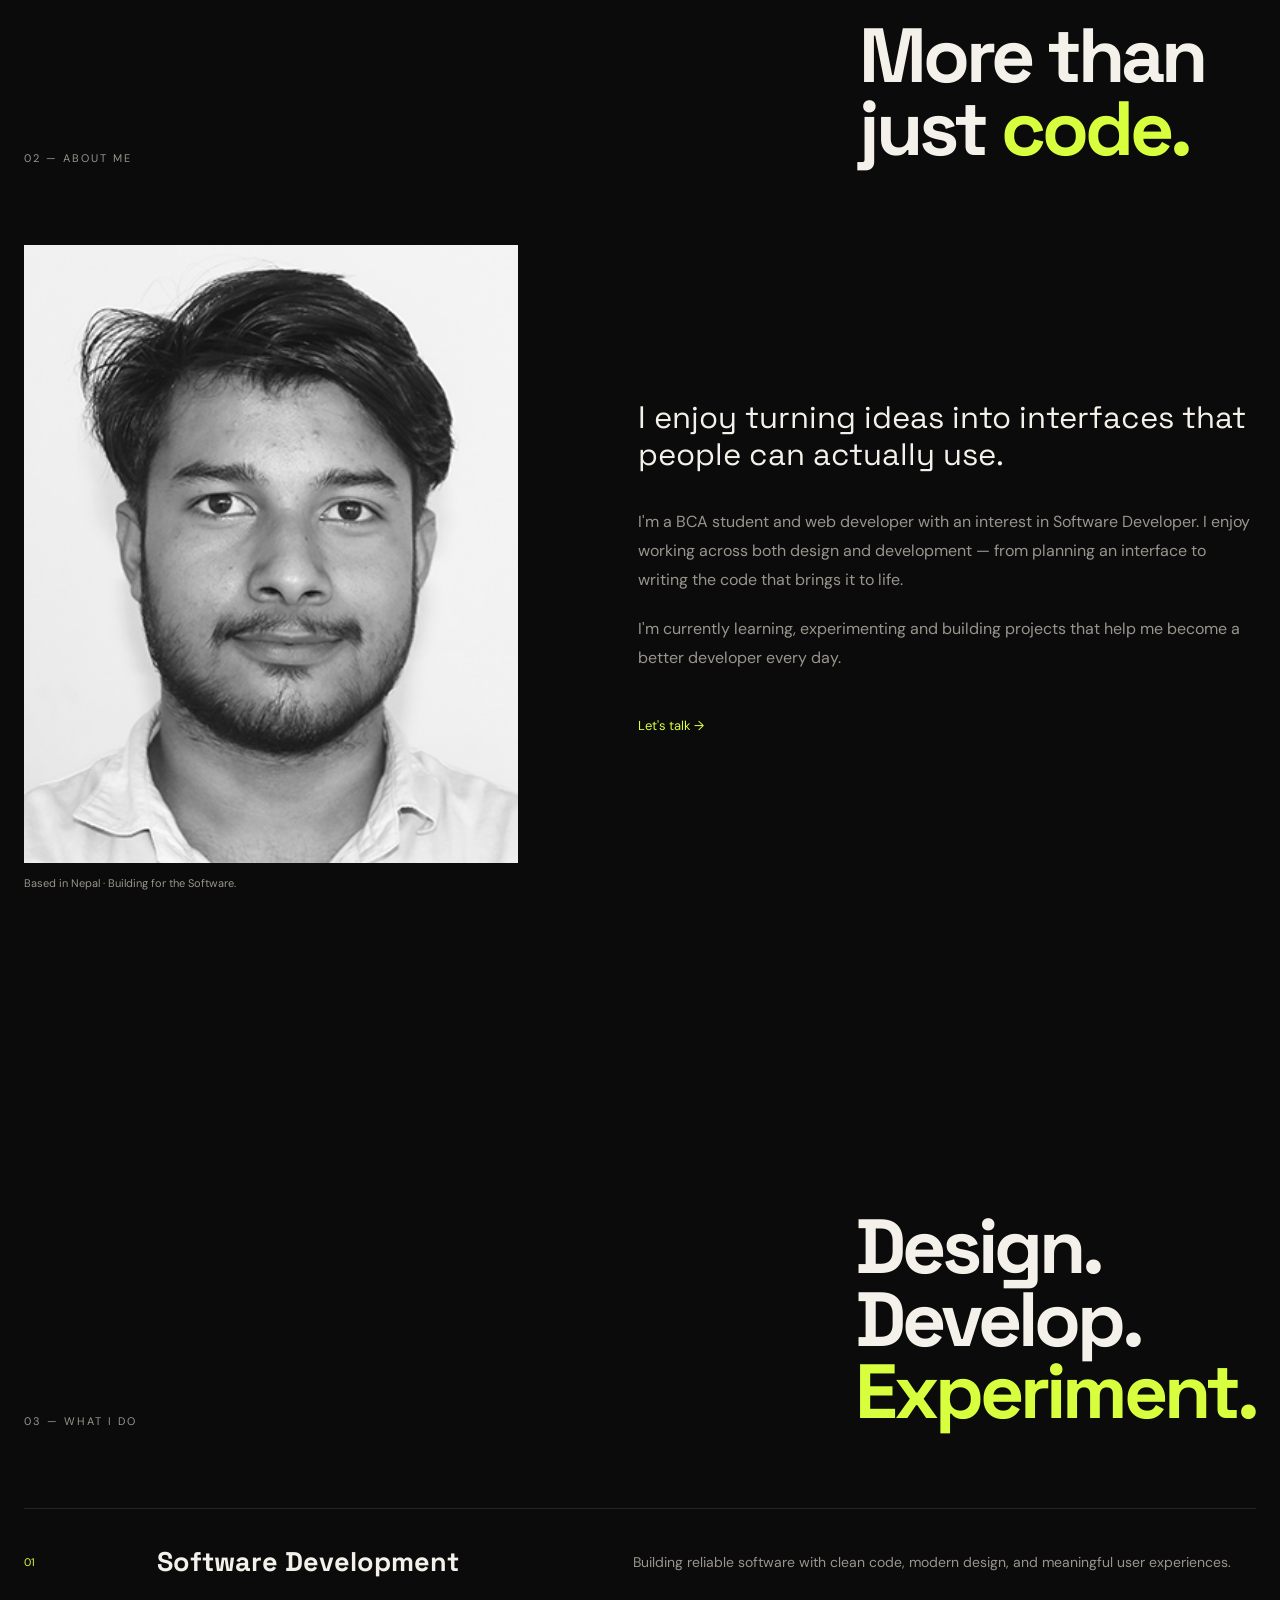
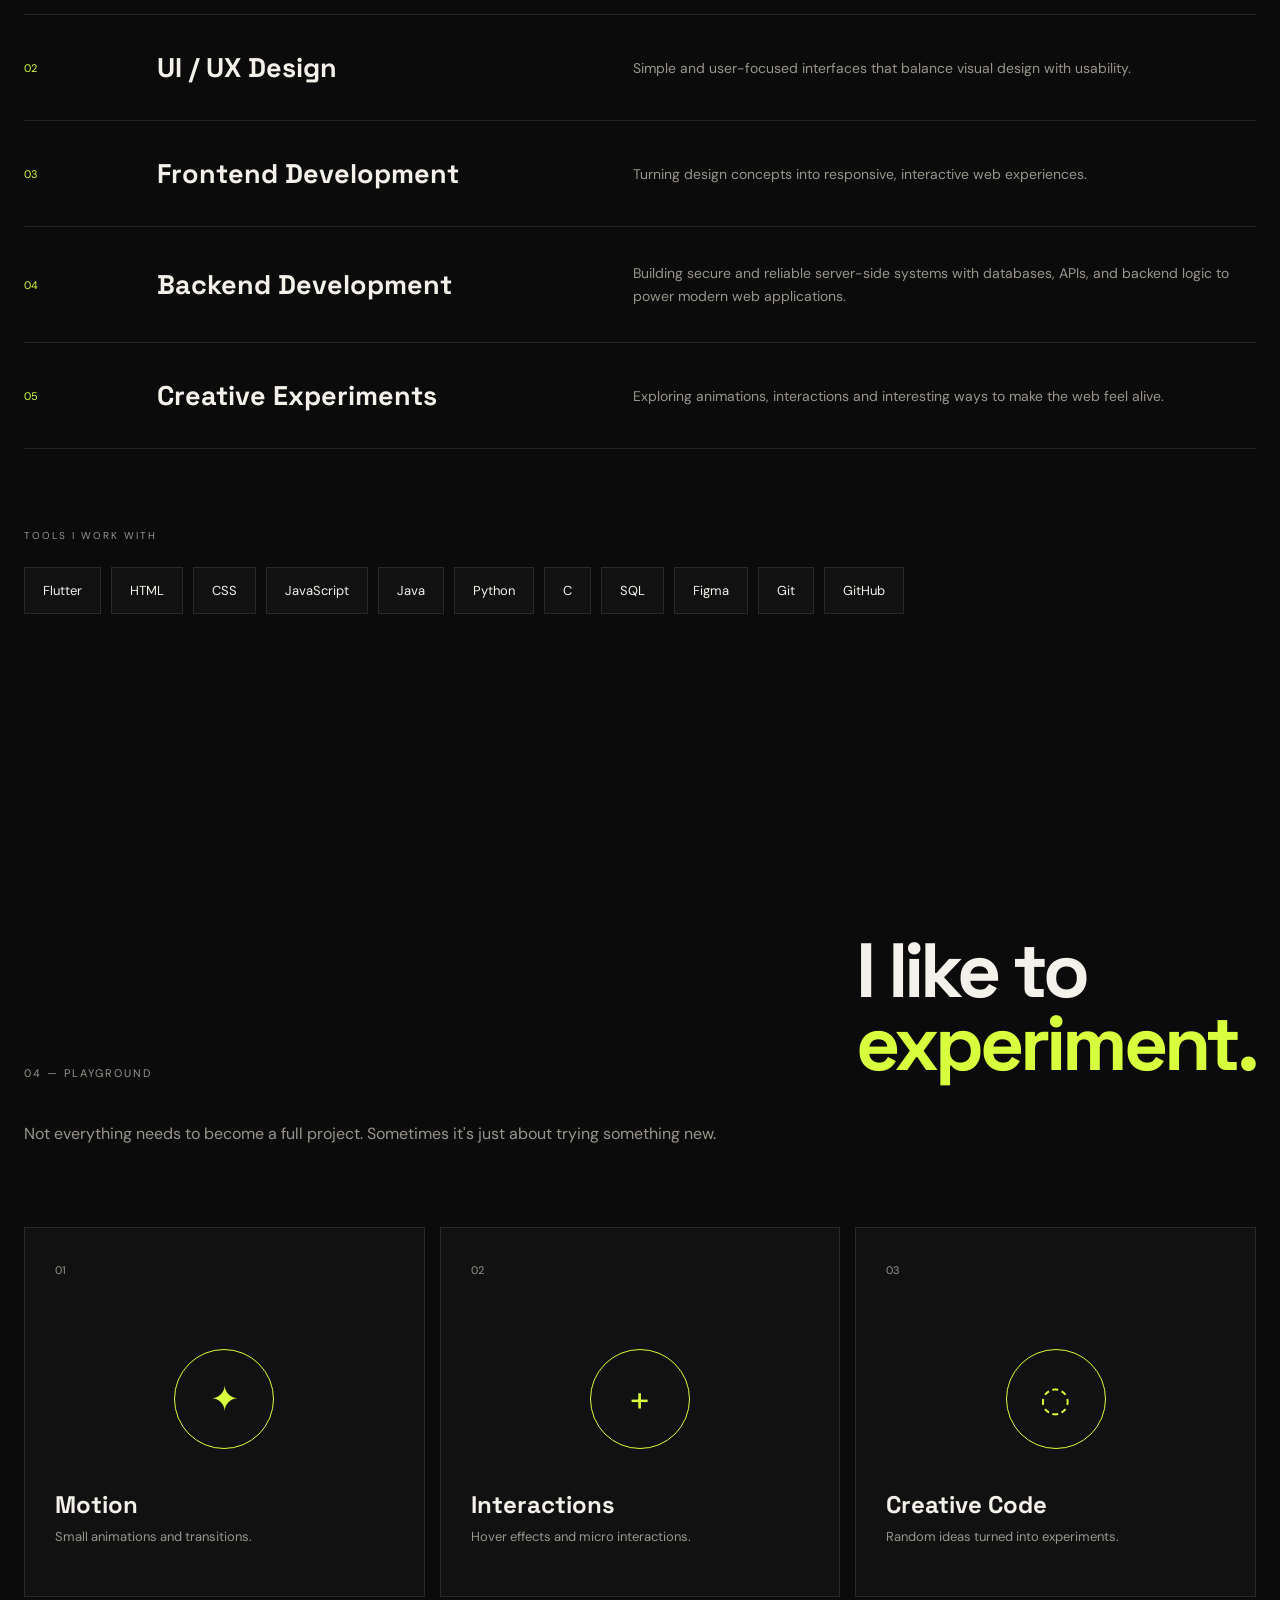
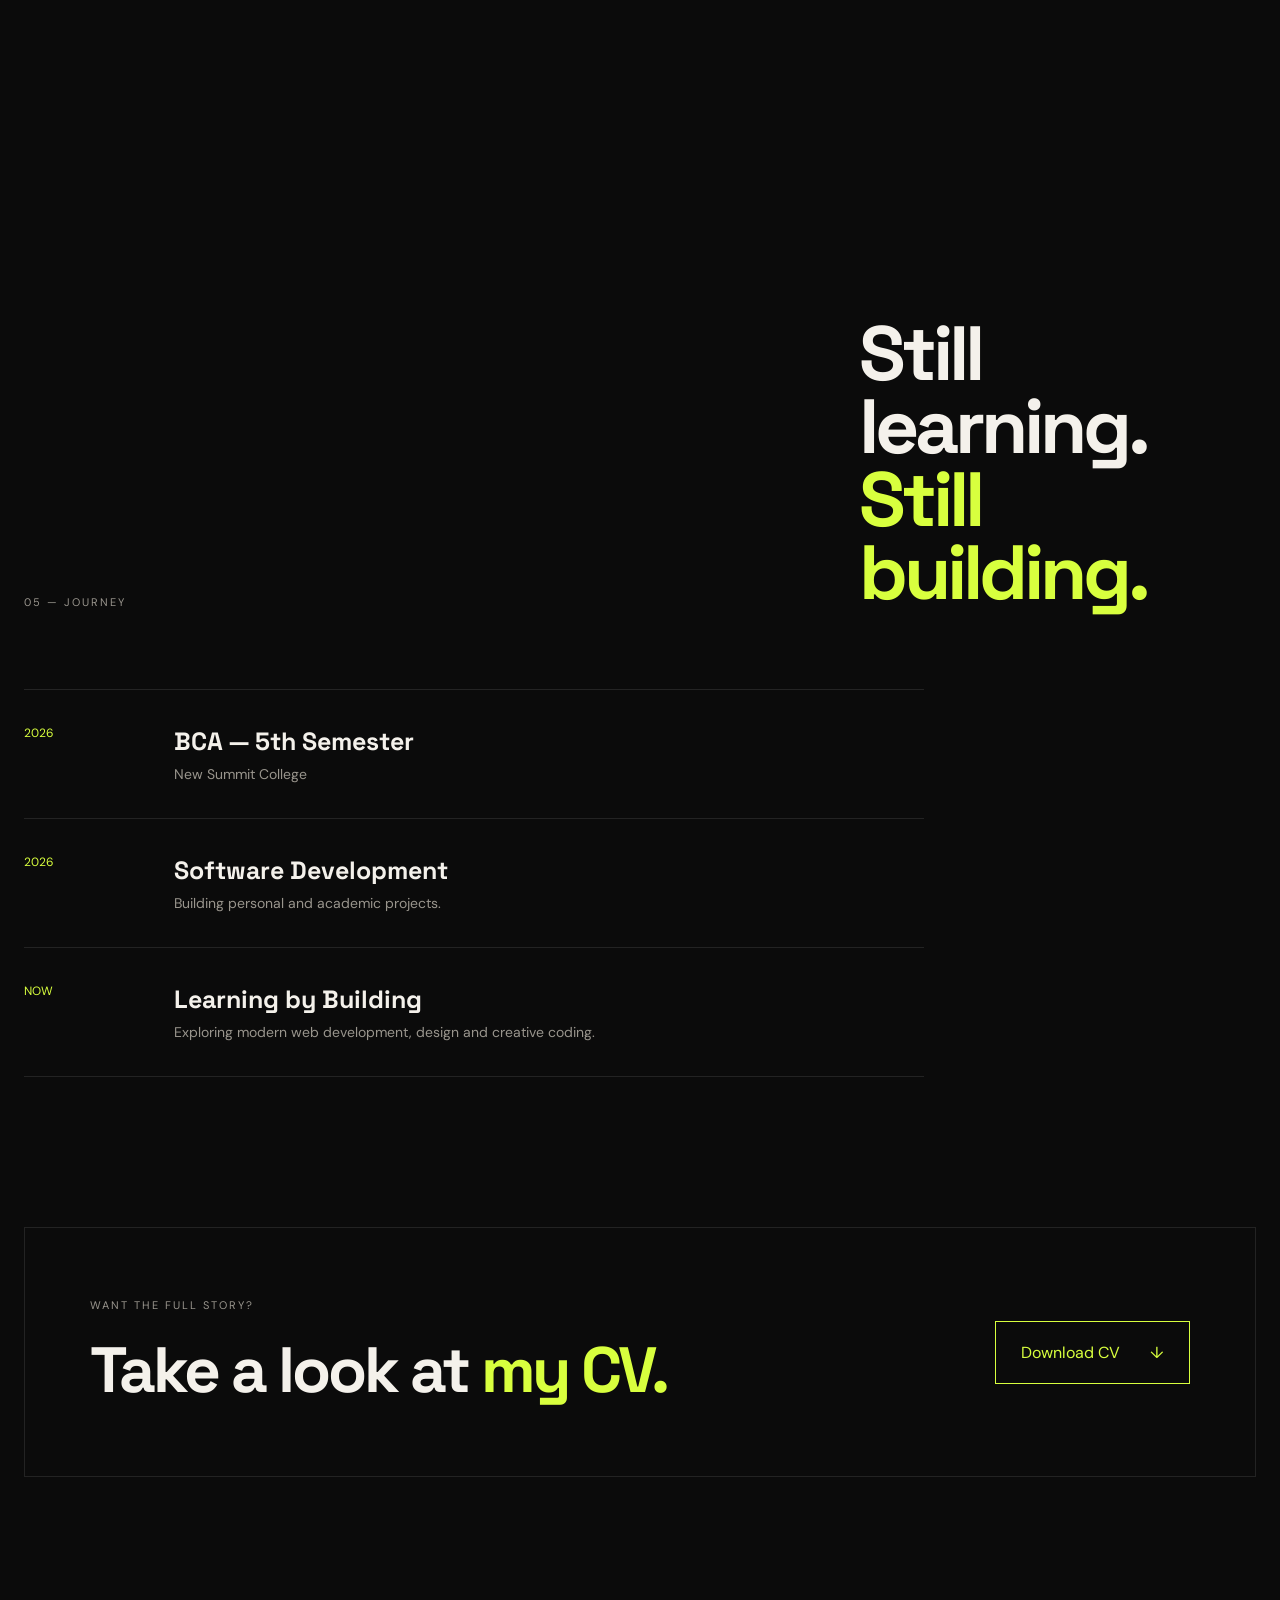
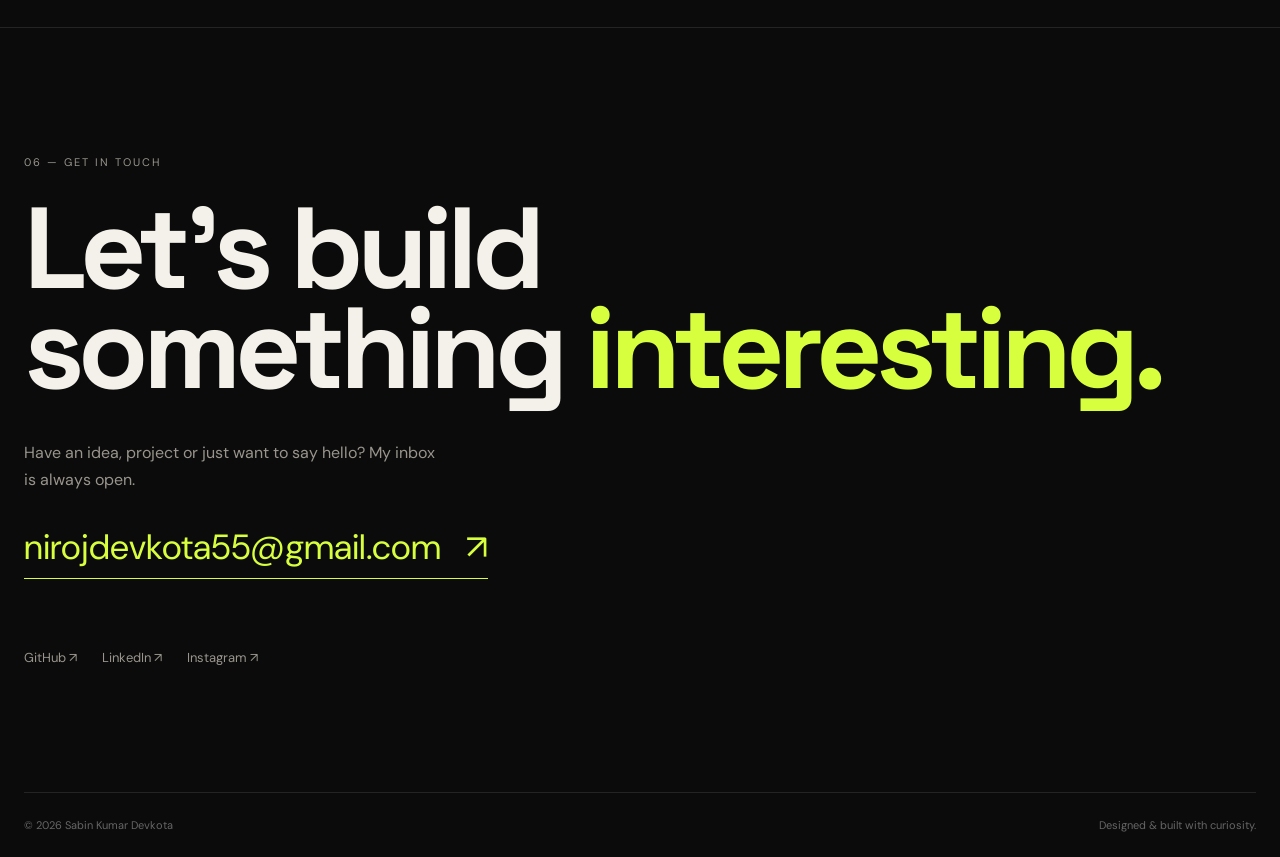
==== commit e3eb3eda: "Add duplicate content for skills section Added duplicate content for software engineering and design" ====
--- a/index.html
+++ b/index.html
@@ -146,6 +146,14 @@
                 <span>SOFTWARE DEVELOPMENT</span>
                 <i>✦</i>
 
+                <!-- Duplicate content -->
+                <span>SOFTWARE ENGINEERING</span><i>✦</i>
+                <span>UI / UX DESIGN</span><i>✦</i>
+                <span>CREATIVE CODE</span><i>✦</i>
+                <span>PYTHON</span><i>✦</i>
+                <span>WEB DEVELOPMENT</span><i>✦</i>
+                <span>SOFTWARE DEVELOPMENT</span><i>✦</i>
+
             </div>
 
         </div>
@@ -182,18 +190,15 @@
                    <img src="Screenshot%202026-09-26%20142356.png" alt="Rakta Sanchar">
 
                     <div class="project-overlay">
-
-                        <button class="explore-project" onclick="openProject(
+                    <button class="explore-project" onclick="openProject(
                         'Rakta Sanchar',
                         'Smart Blood Connect',
                         'A blood donation platform designed to connect donors with patients and make blood requests easier to manage.',
-                        'c:./Screenshot 2026-09-26 142356.png',
+                        './Screenshot%202026-09-26%20142356.png',
                         ['HTML','CSS','Bootstrap','JavaScript','PHP','MySQL']
                     )">
-
-                            Explore Project ↗
-
-                        </button>
+                        Explore Project ↗
+                    </button>
 
                     </div>
 
@@ -249,16 +254,14 @@
                         <div class="project-overlay">
 
                             <button class="explore-project" onclick="openProject(
-                            'Creative Web',
-                            'Web Design & Development',
-                            'A responsive web experience focused on clean typography, modern layouts and smooth user interaction.',
-                            'c:./Screenshot%202026-09-26%20142048.png',
-                            ['HTML','CSS','JavaScript','Bootstrap']
-                        )">
-
-                                Explore Project ↗
-
-                            </button>
+                        'Creative Web',
+                        'Web Development',
+                        'A responsive web experience focused on clean typography, modern layouts and smooth user interaction.',
+                        './Screenshot%202026-09-26%20142048.png',
+                         ['HTML','CSS','JavaScript','Bootstrap']
+                    )">
+                        Explore Project ↗
+                    </button>
 
                         </div>
 
--- a/style.css
+++ b/style.css
@@ -323,34 +323,44 @@
 }
 
 
+
 /* MARQUEE */
 
 .marquee {
     border-top: 1px solid var(--line);
     border-bottom: 1px solid var(--line);
     overflow: hidden;
+    width: 100%;
 }
 
 .marquee-track {
     display: flex;
+    align-items: center;
     gap: 32px;
     width: max-content;
     padding: 22px 0;
-    animation: marquee 25s linear infinite;
+
+    animation: marquee 35s linear infinite;
+    will-change: transform;
 }
 
 .marquee span {
     font-family: "Space Grotesk";
     font-size: 14px;
     letter-spacing: 2px;
+    white-space: nowrap;
 }
 
 .marquee i {
     color: var(--accent);
     font-style: normal;
+    flex-shrink: 0;
 }
 
 @keyframes marquee {
+    from {
+        transform: translateX(0);
+    }
     to {
         transform: translateX(-50%);
     }
@@ -1505,4 +1515,4 @@
 
     }
 
-}+}
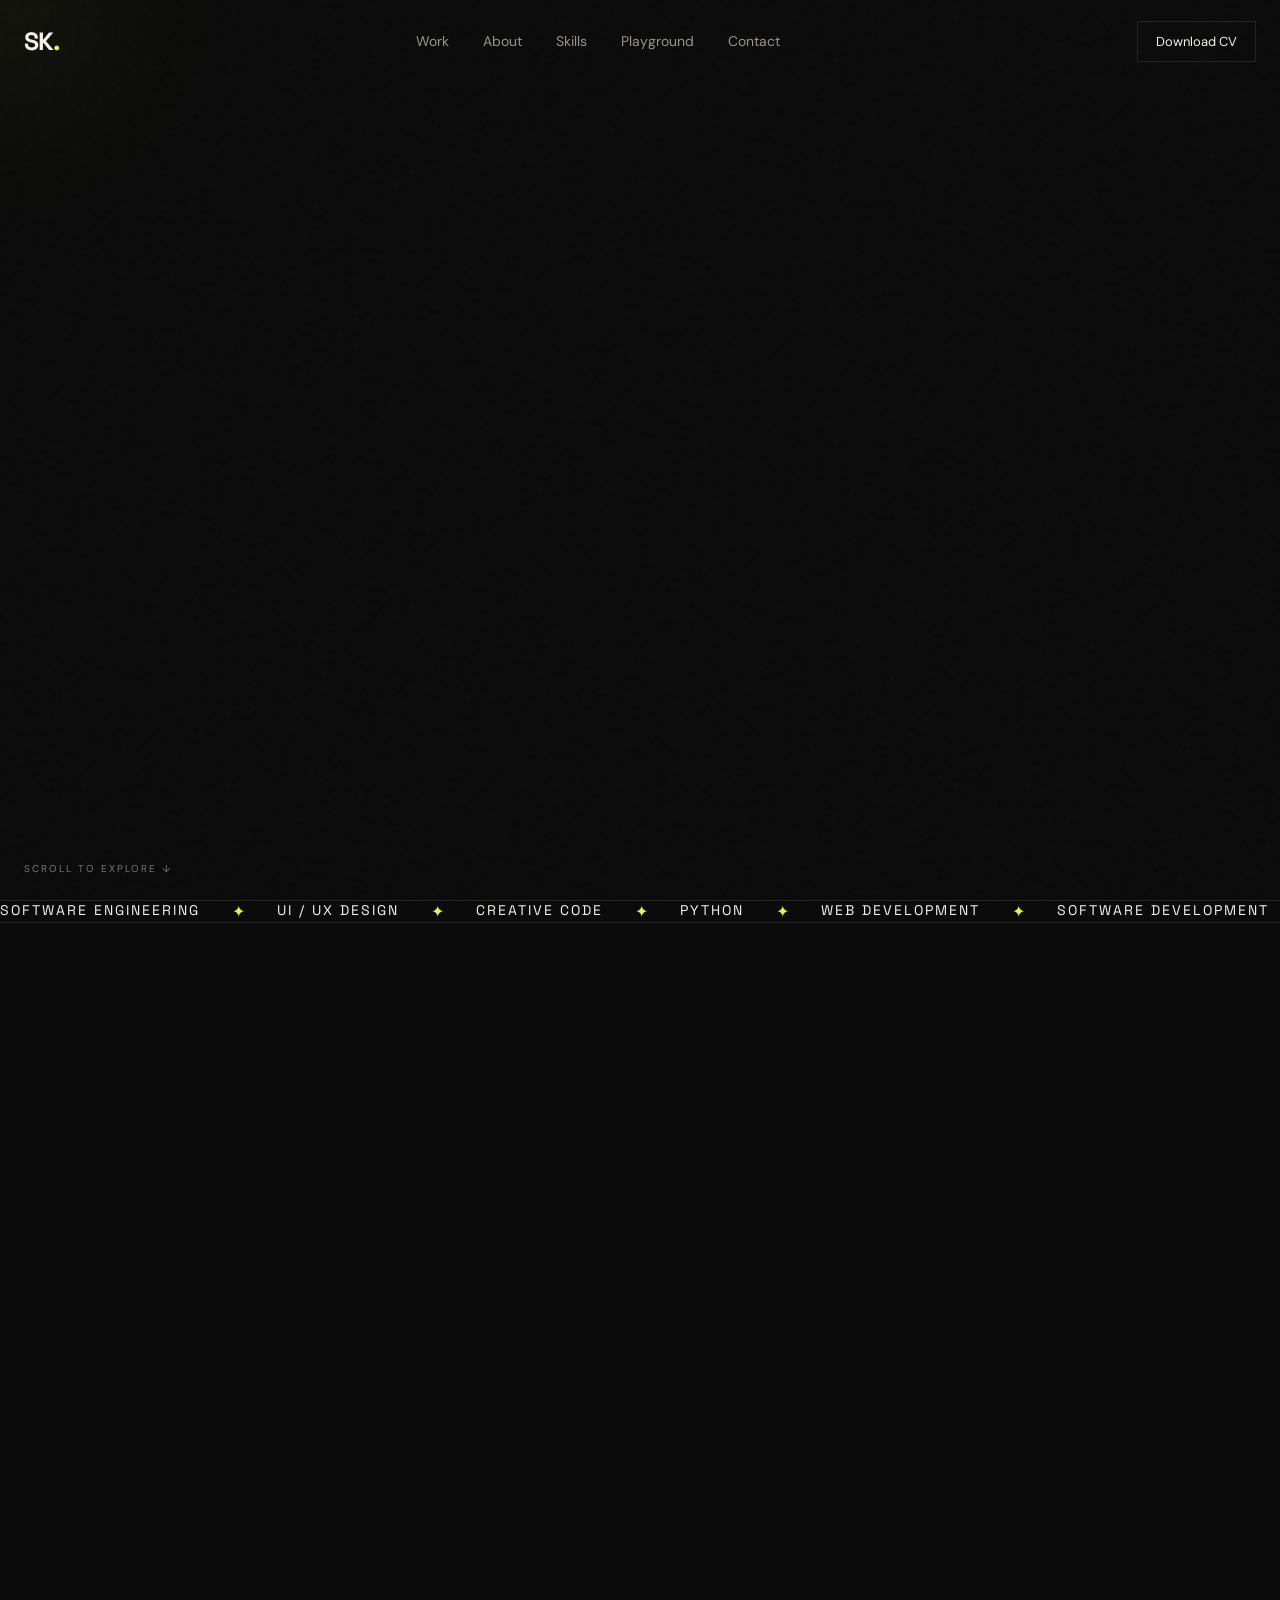
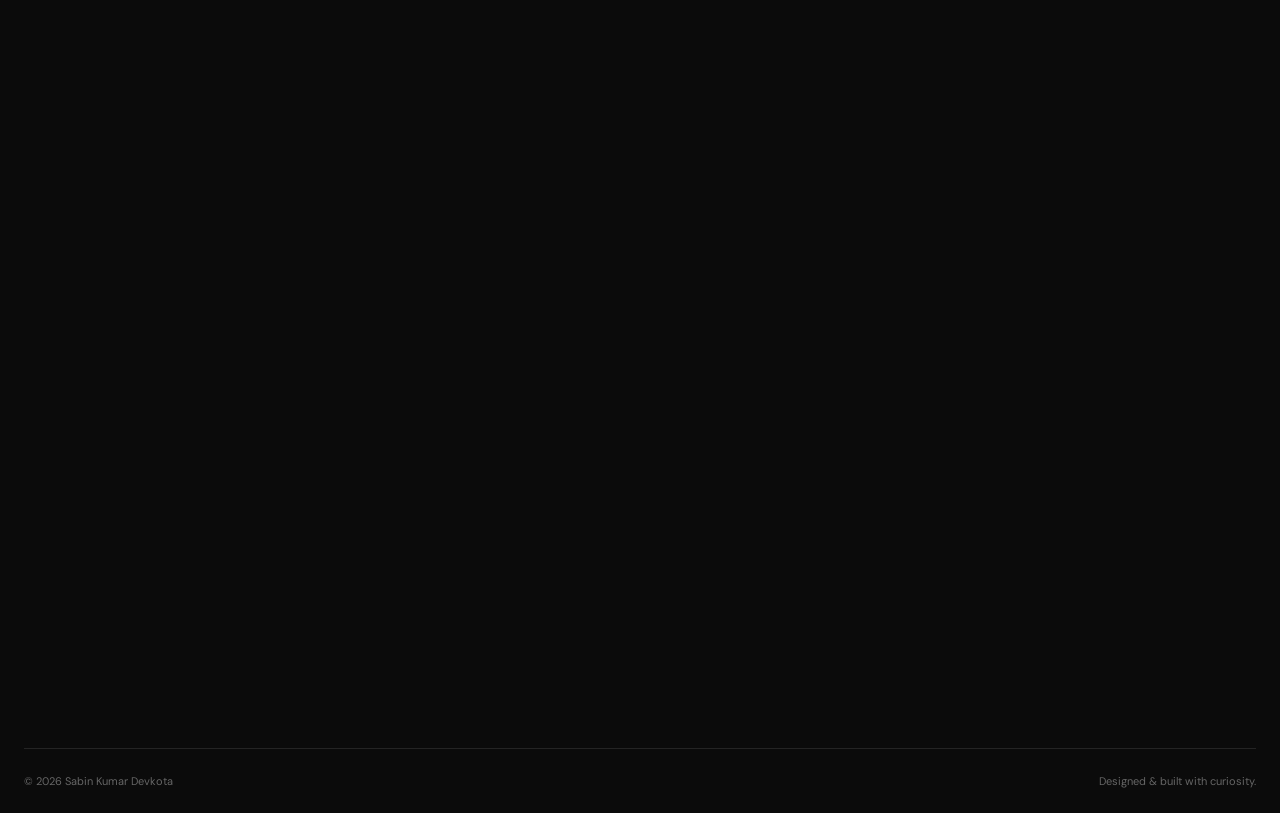
==== commit 39c171c0: "Refactor menu button for accessibility improvements" ====
--- a/index.html
+++ b/index.html
@@ -45,10 +45,16 @@
             Download CV
         </a>
 
-        <button class="menu-btn" id="menuBtn" aria-label="Open menu">
-            <span></span>
-            <span></span>
-        </button>
+        <button
+    class="menu-btn"
+    id="menuBtn"
+    aria-label="Open menu"
+    aria-expanded="false"
+    aria-controls="navLinks"
+    type="button">
+    <span></span>
+    <span></span>
+</button>
 
     </header>
 
--- a/style.css
+++ b/style.css
@@ -335,13 +335,9 @@
 
 .marquee-track {
     display: flex;
-    align-items: center;
+    width: max-content;
     gap: 32px;
-    width: max-content;
-    padding: 22px 0;
-
     animation: marquee 35s linear infinite;
-    will-change: transform;
 }
 
 .marquee span {
@@ -365,7 +361,6 @@
         transform: translateX(-50%);
     }
 }
-
 
 /* SECTIONS */
 
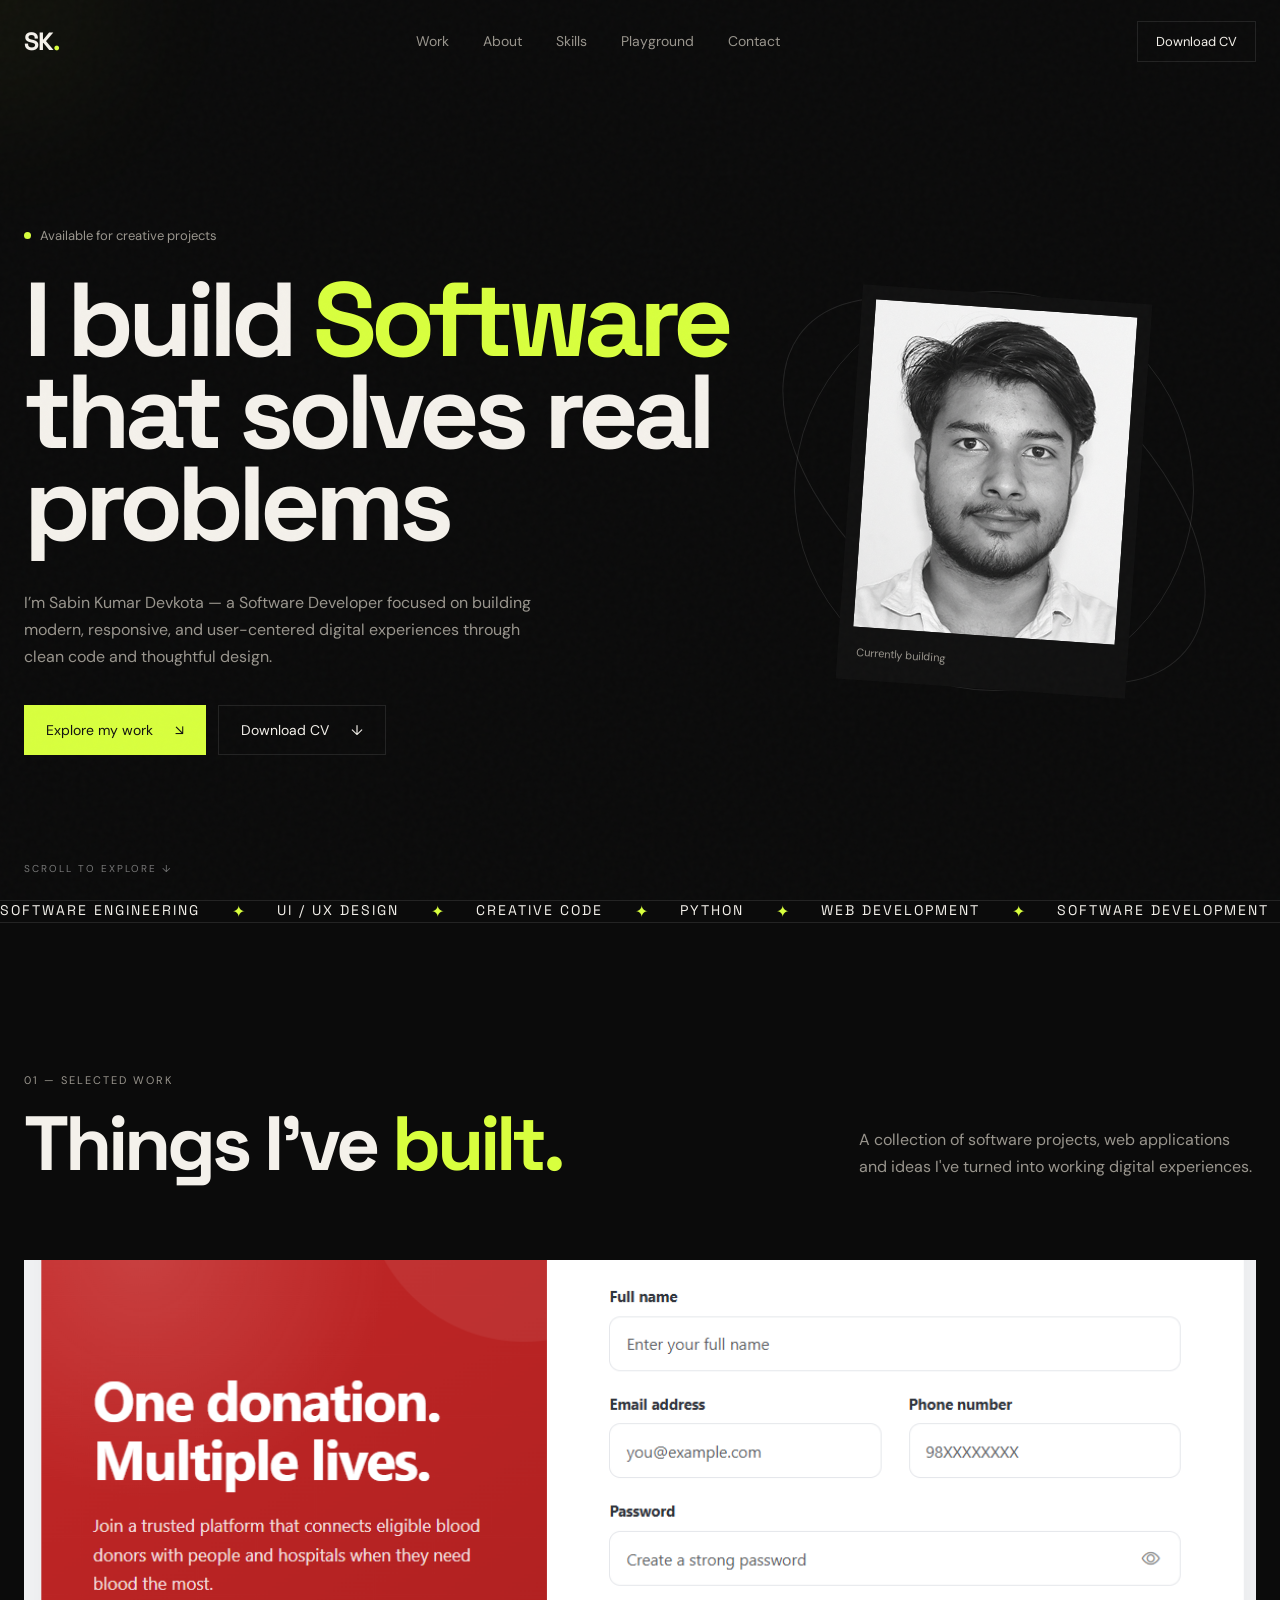
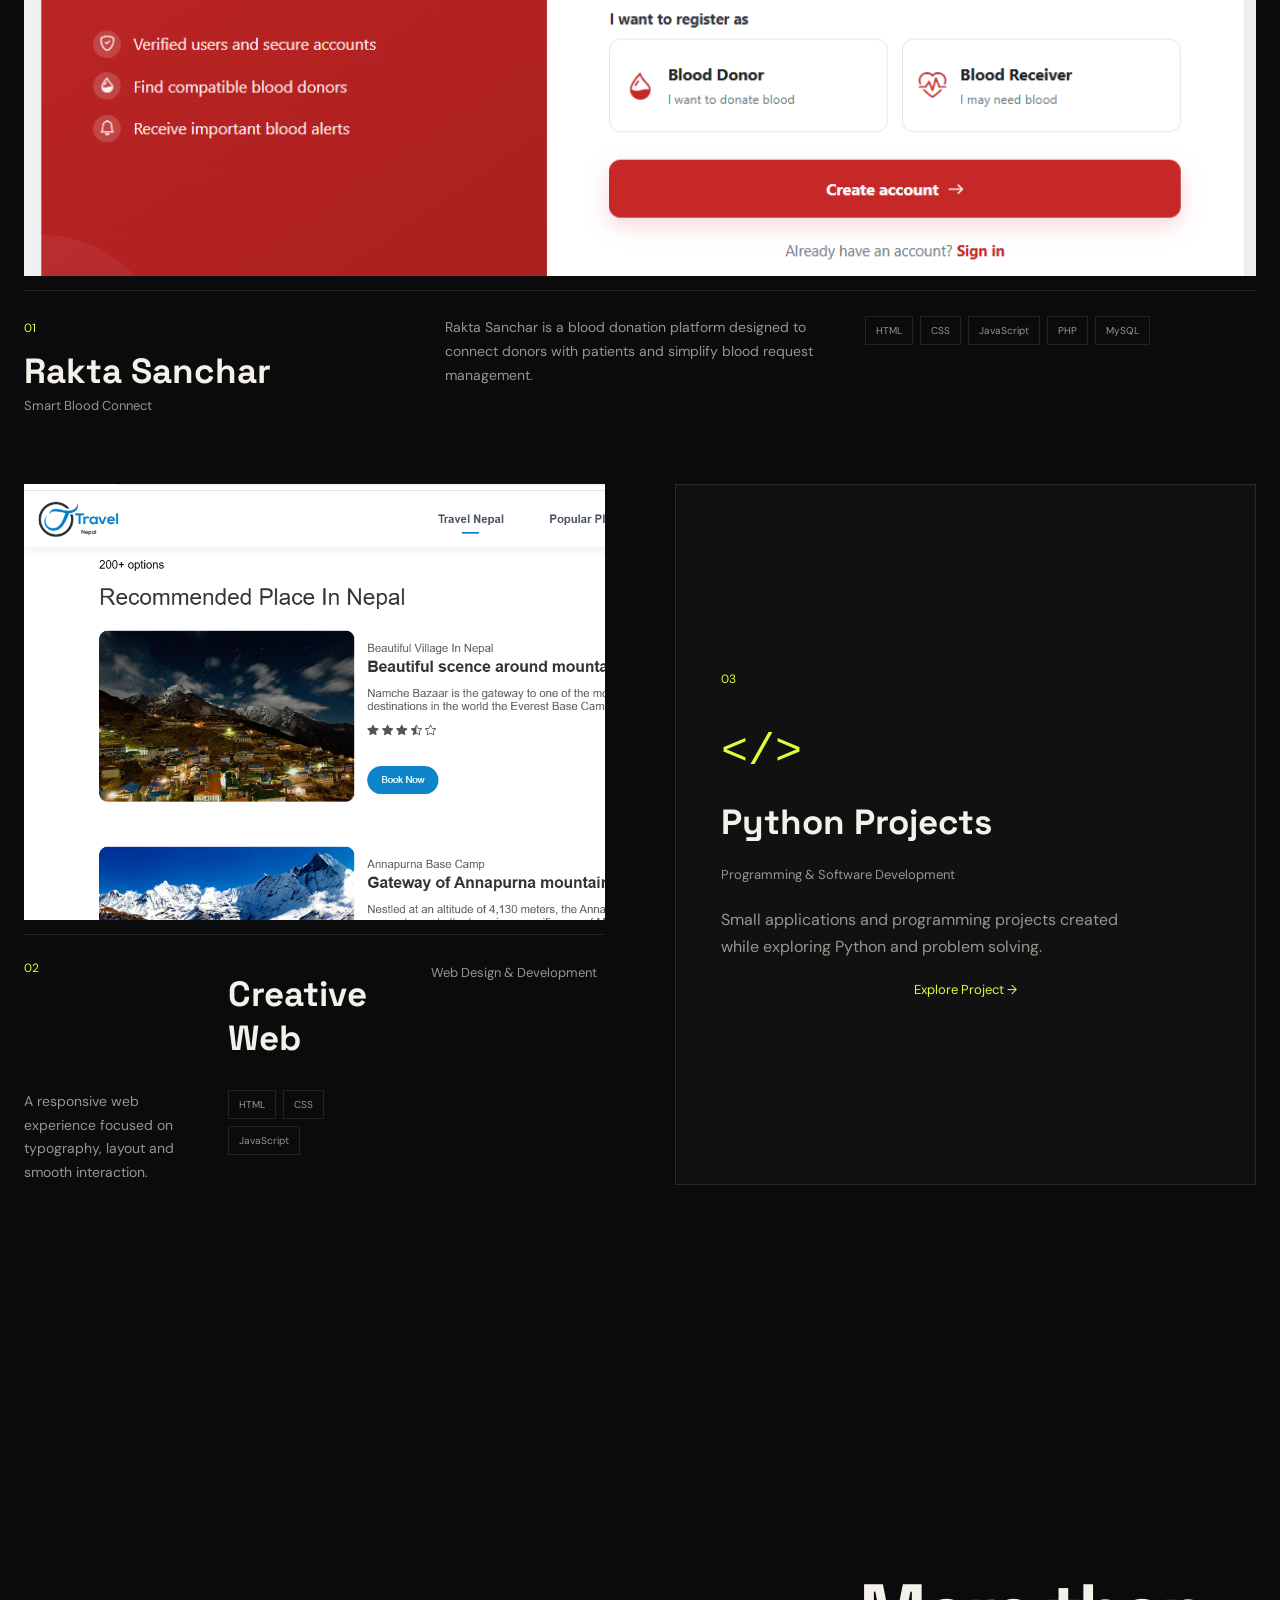
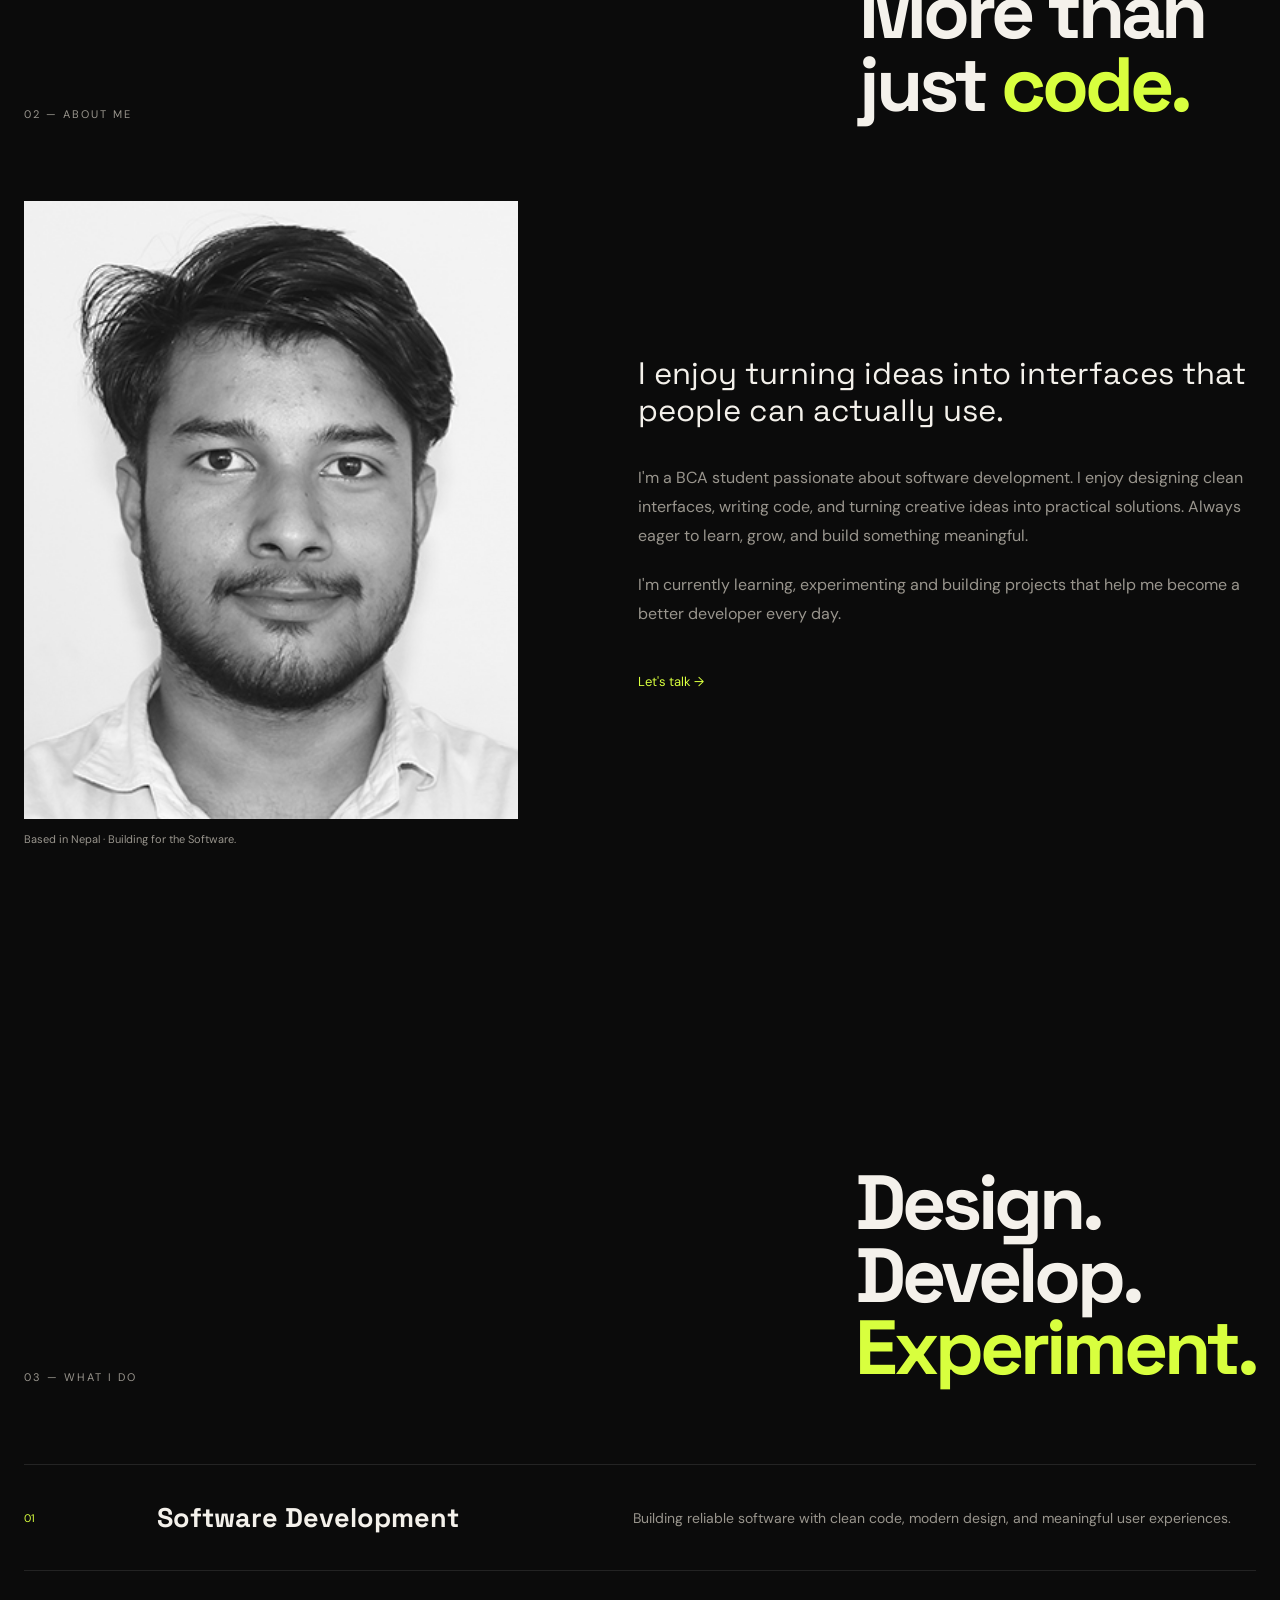
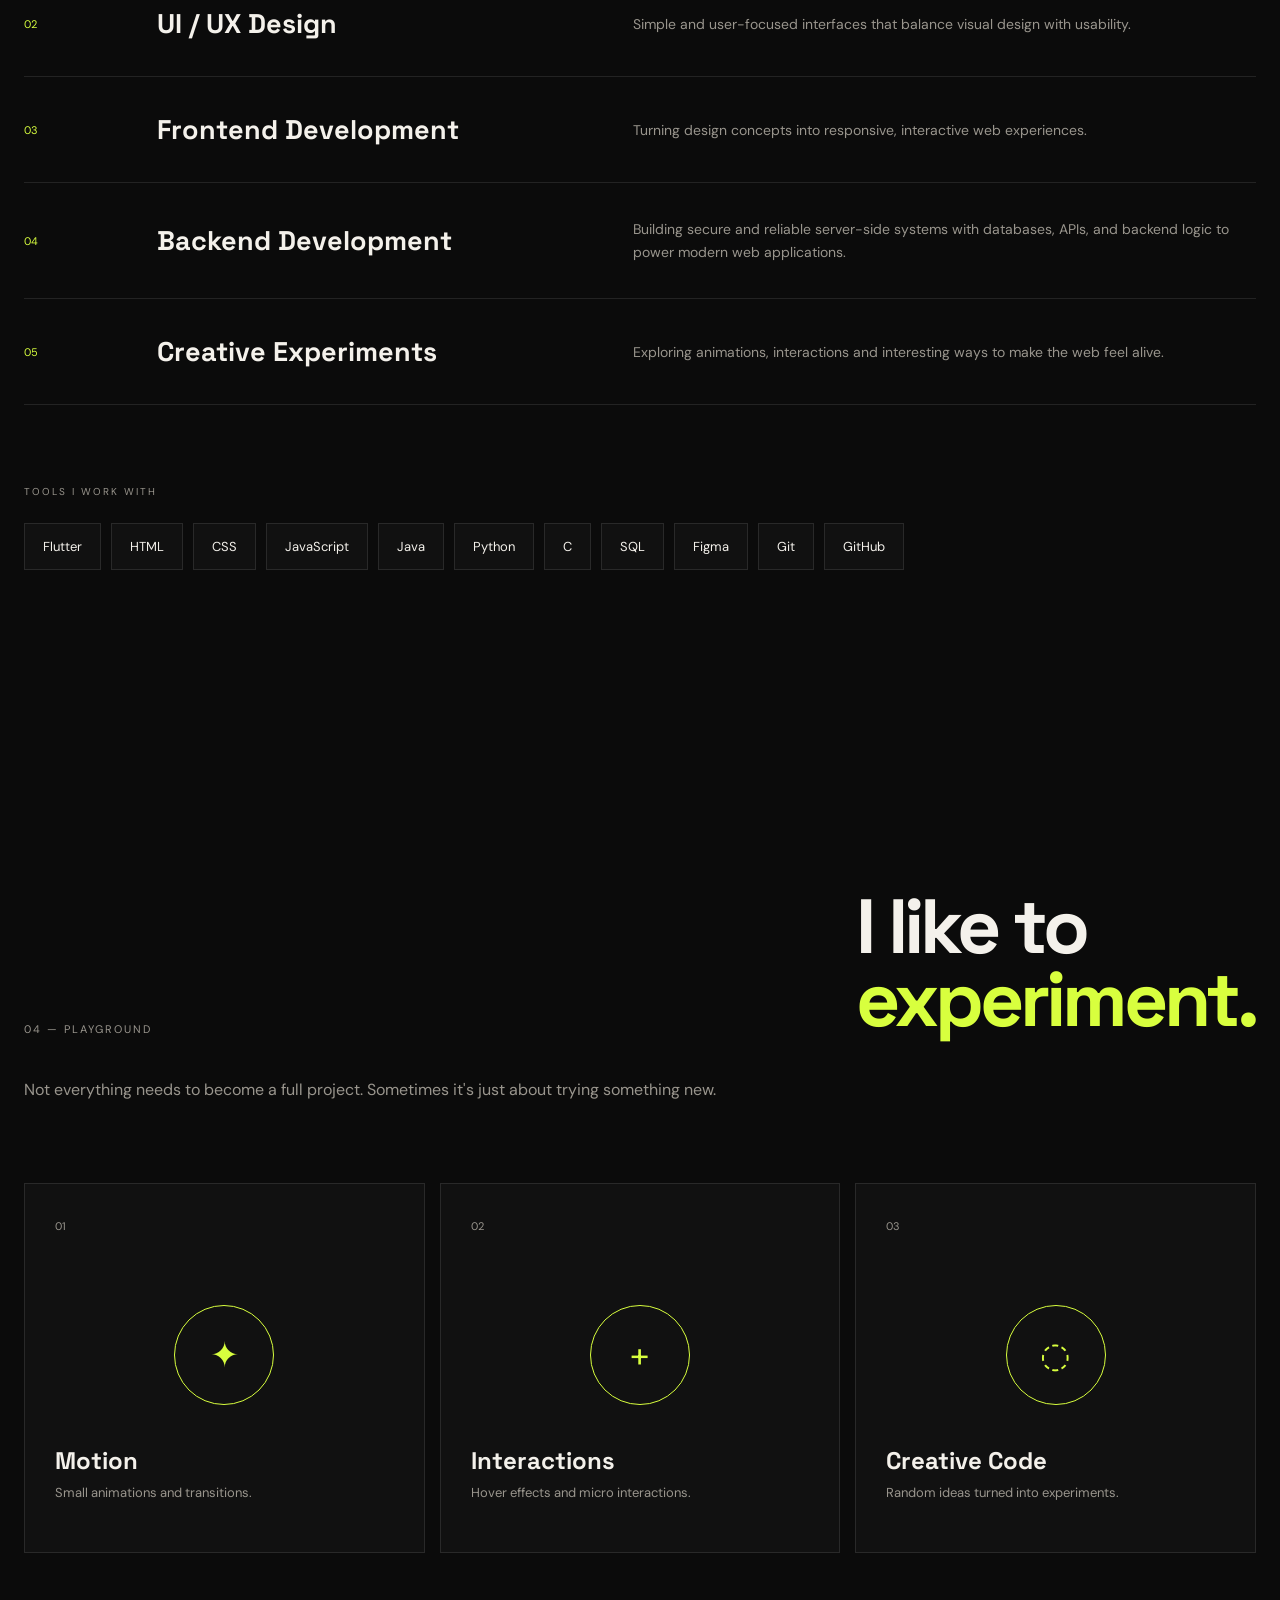
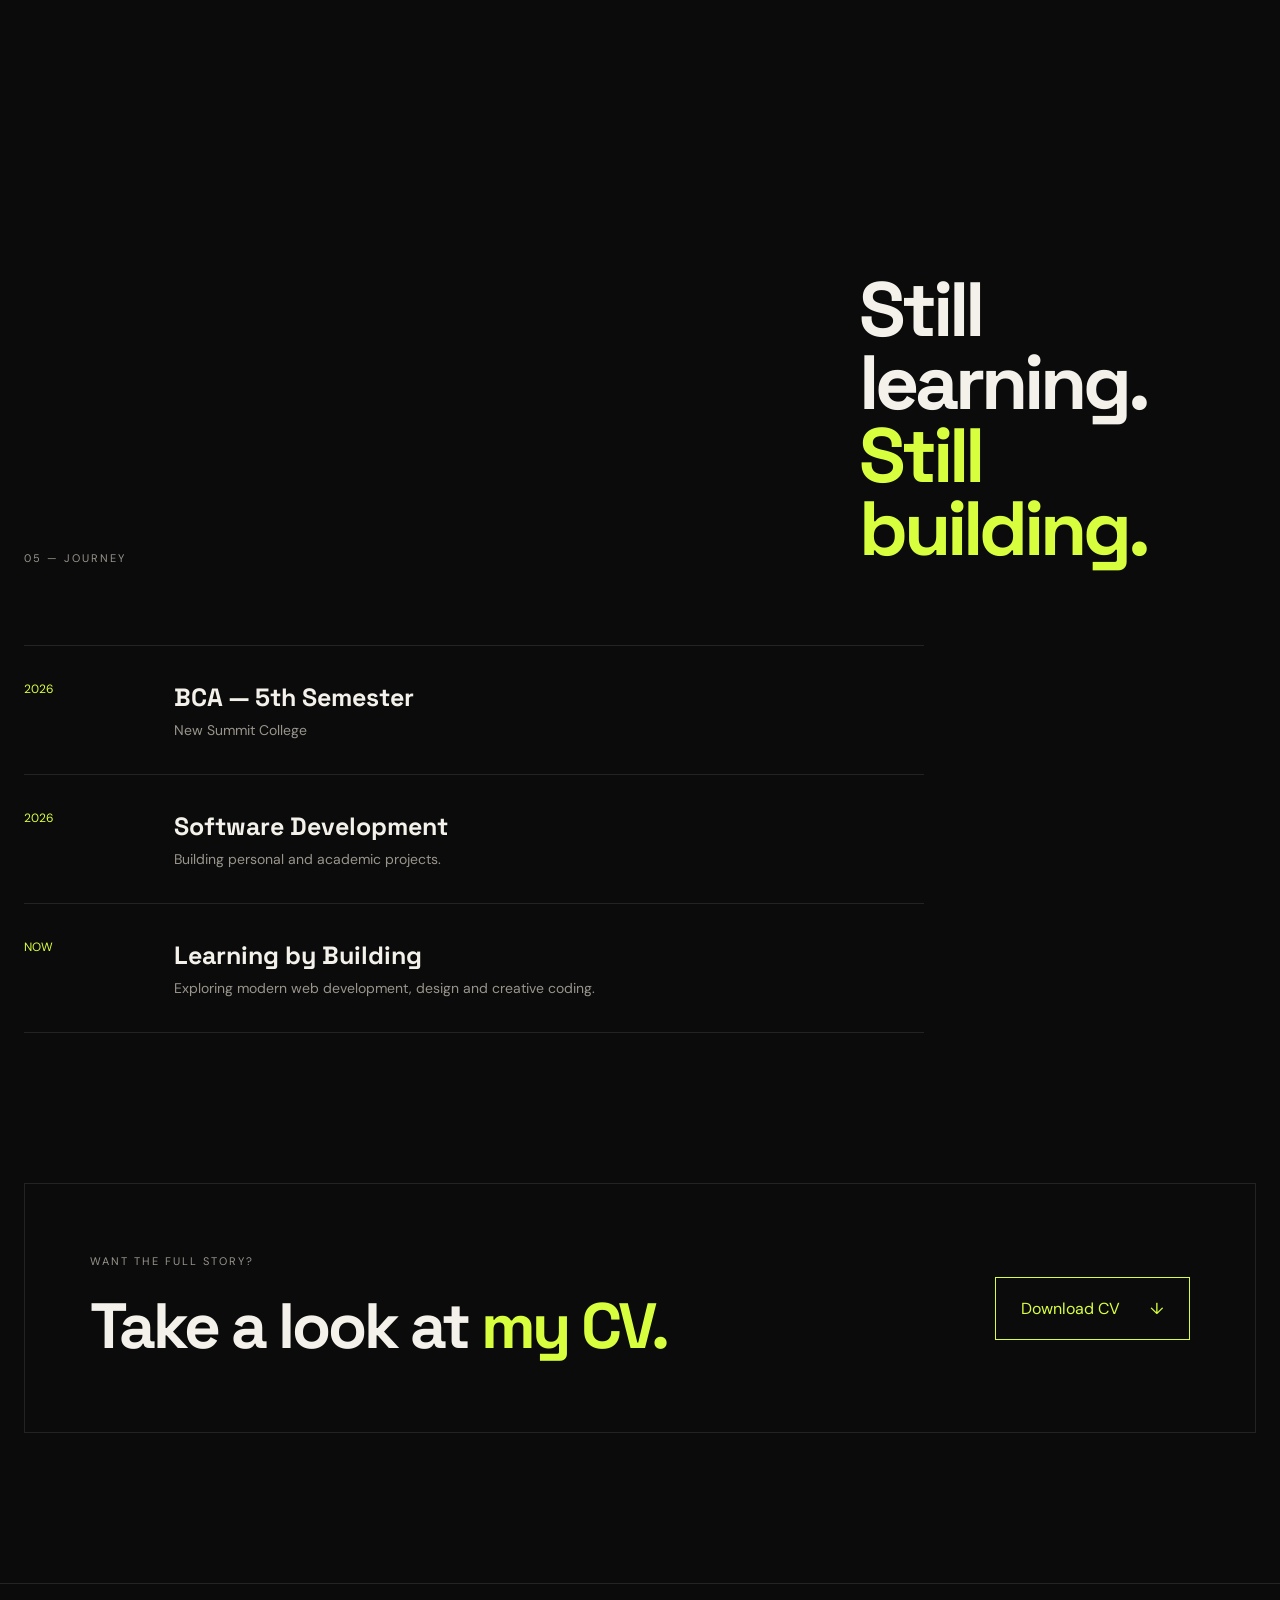
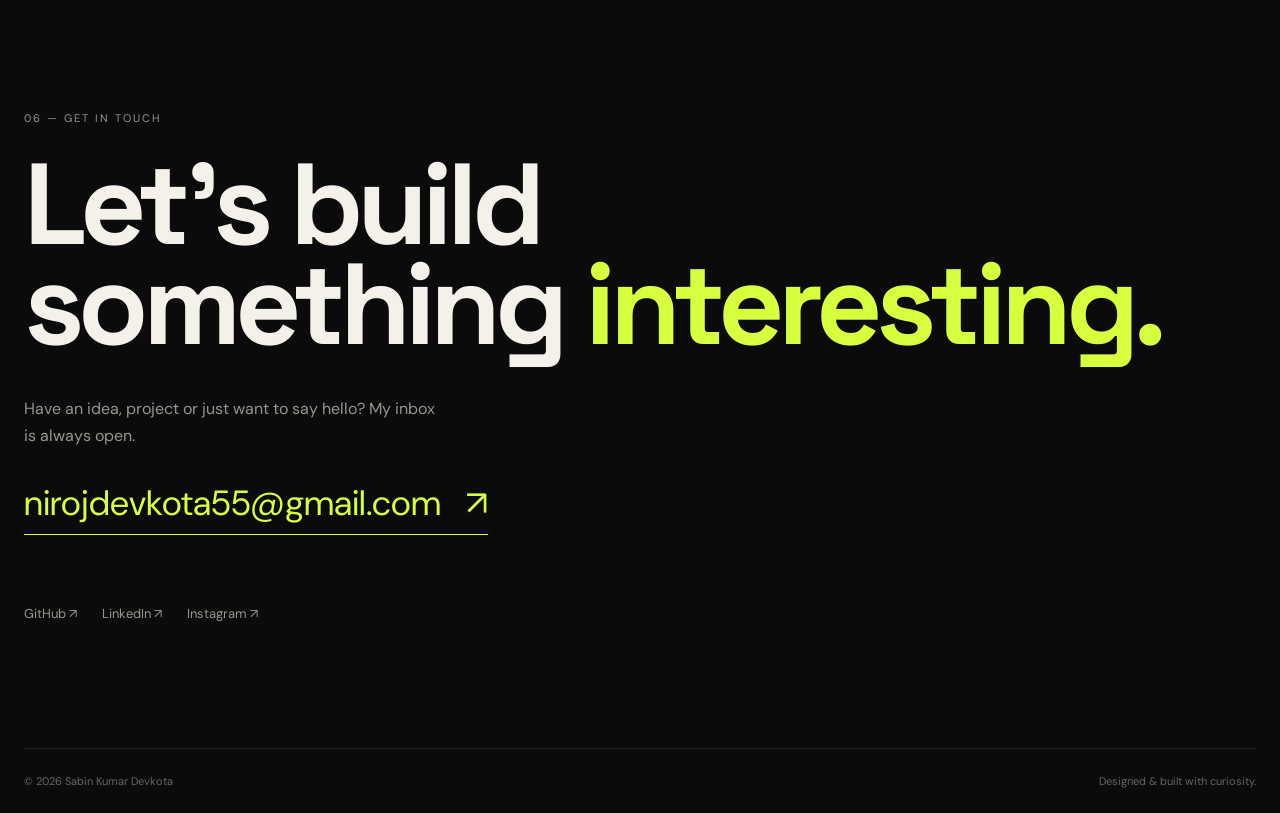
==== commit e8c2ca1c: "Revise personal introduction in index.html Updated personal description to reflect focus on software" ====
--- a/index.html
+++ b/index.html
@@ -45,7 +45,7 @@
             Download CV
         </a>
 
-        <button
+       <button
     class="menu-btn"
     id="menuBtn"
     aria-label="Open menu"
@@ -78,7 +78,7 @@
                 </h1>
 
                 <p class="hero-description">
-                    I’m Sabin Kumar Devkota — a Software and Web Developer focused
+                    I’m Sabin Kumar Devkota — a Software Developer focused
                     on building modern, responsive, and user-centered digital
                     experiences through clean code and thoughtful design.
 
@@ -383,11 +383,9 @@
                     </p>
 
                     <p>
-                        I'm a BCA student and web developer with
-                        an interest in Software Developer. I enjoy working
-                        across both design and development — from
-                        planning an interface to writing the code
-                        that brings it to life.
+                       I'm a BCA student passionate about software development. 
+                        I enjoy designing clean interfaces, writing code, and turning creative ideas into practical solutions. 
+                        Always eager to learn, grow, and build something meaningful.
                     </p>
 
                     <p>
--- a/style.css
+++ b/style.css
@@ -130,14 +130,27 @@
     background: none;
     border: 0;
     cursor: pointer;
+    position: relative;
+    z-index: 60;
+    padding: 10px;
 }
 
 .menu-btn span {
     display: block;
     width: 25px;
-    height: 1px;
+    height: 2px;
     background: white;
-    margin: 6px;
+    margin: 6px 0;
+    transition: 0.3s ease;
+}
+
+/* Animate two lines */
+.menu-btn.active span:first-child {
+    transform: translateY(4px) rotate(45deg);
+}
+
+.menu-btn.active span:last-child {
+    transform: translateY(-4px) rotate(-45deg);
 }
 
 
@@ -933,7 +946,7 @@
         transform: translateY(-100%);
         transition: 0.5s;
 
-        z-index: -1;
+        z-index: 55;
     }
 
     .nav-links.active {
